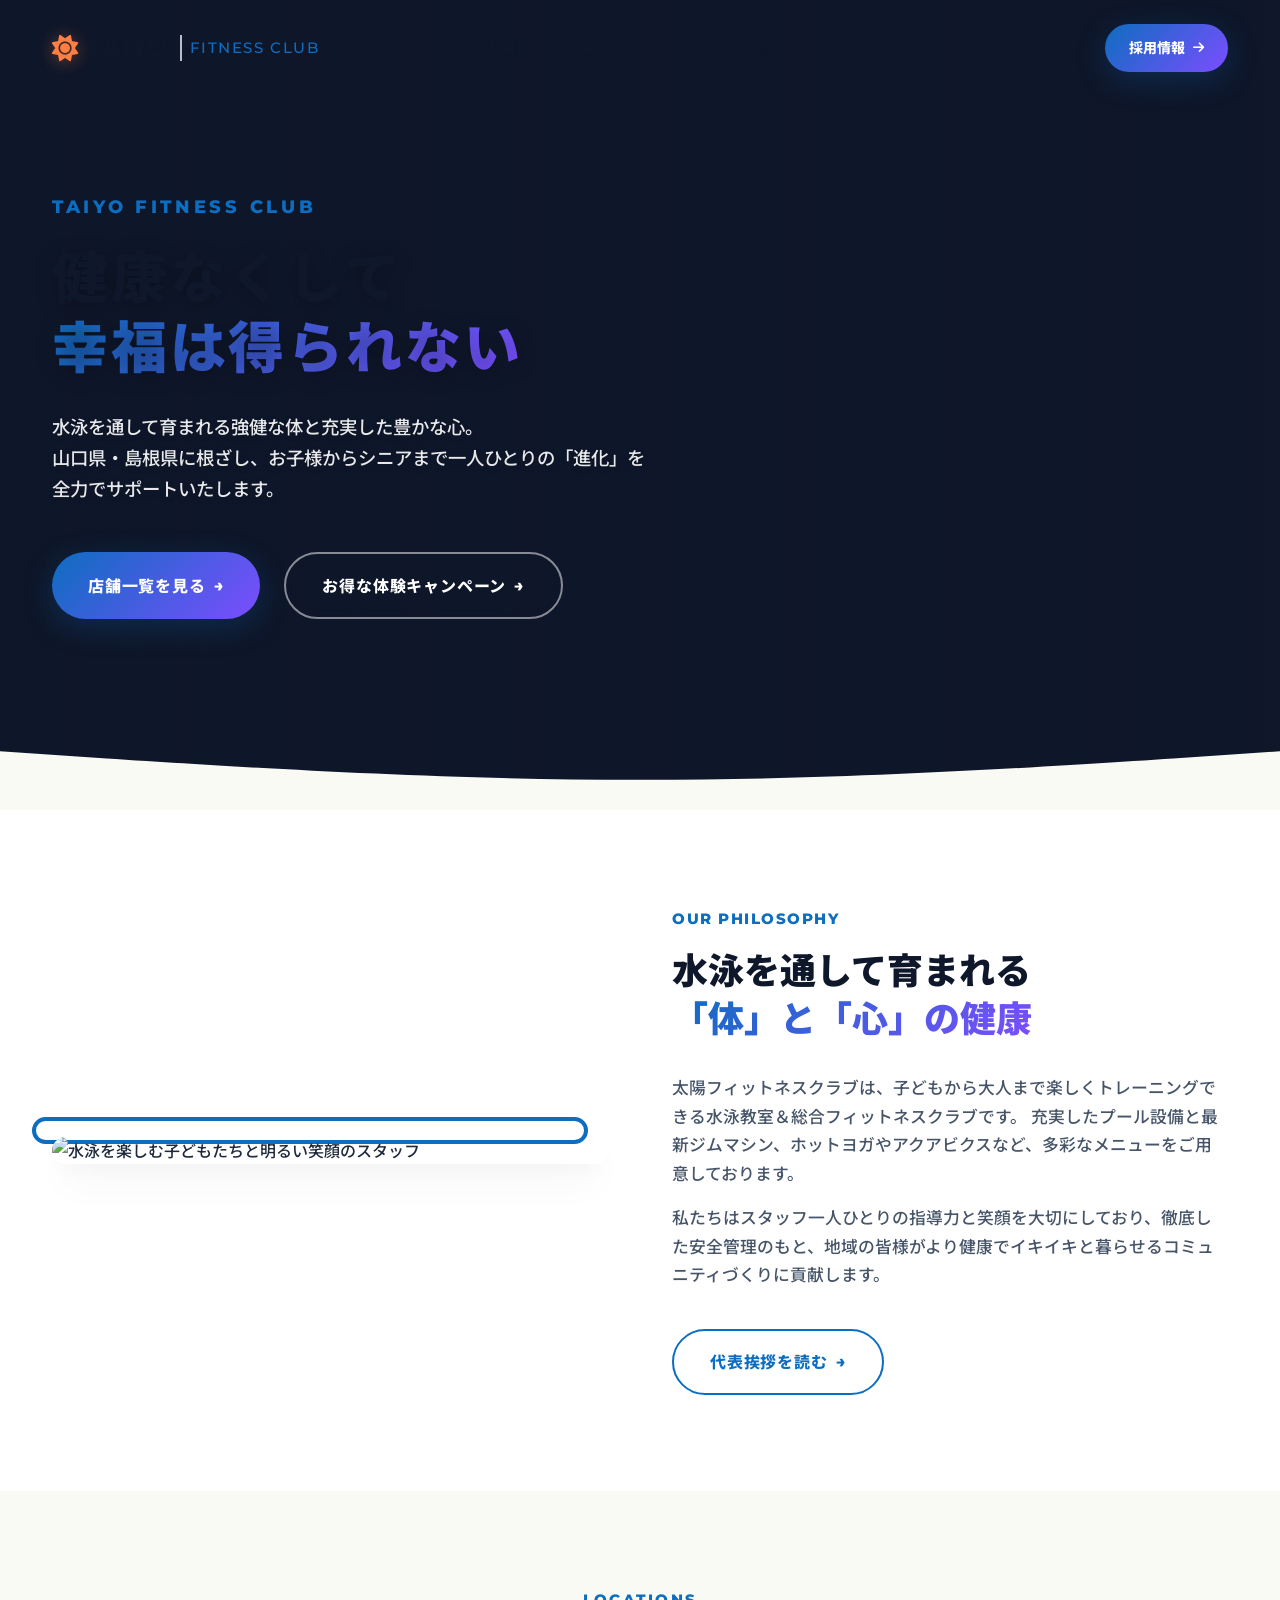
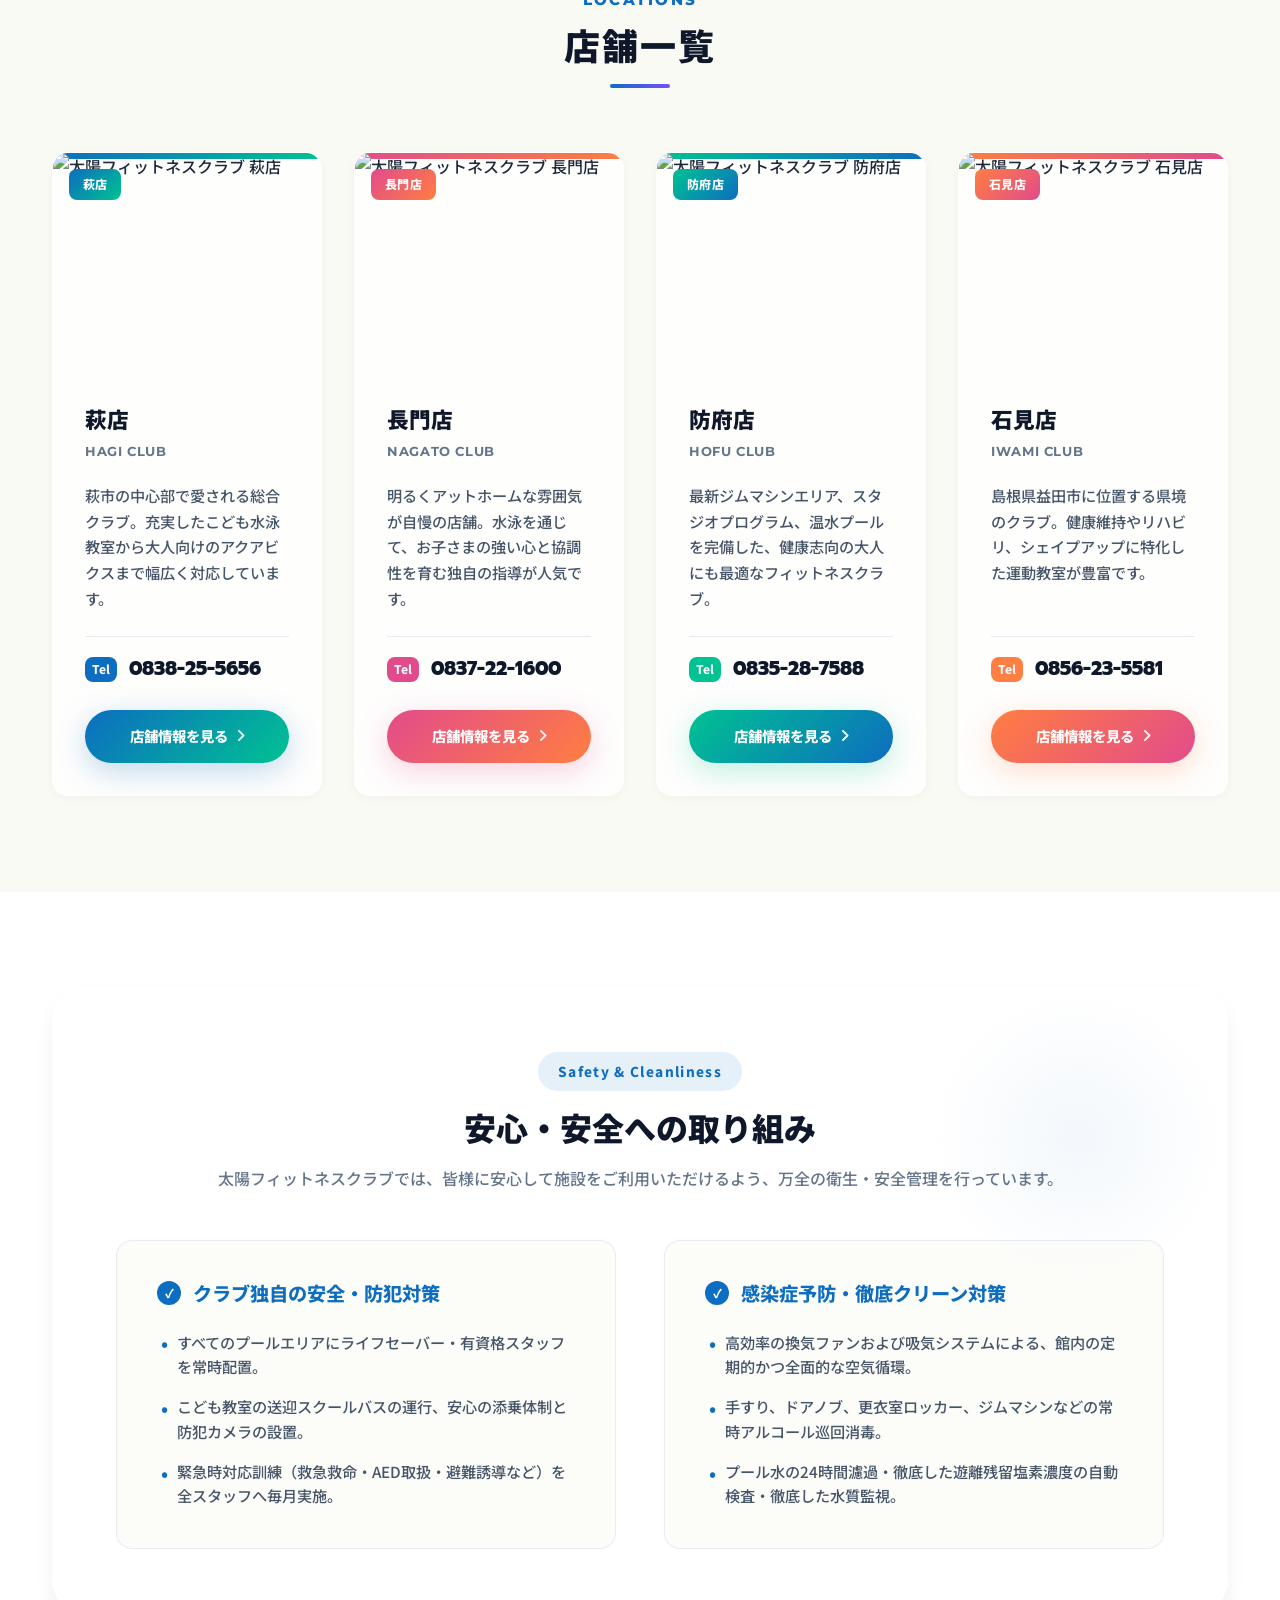
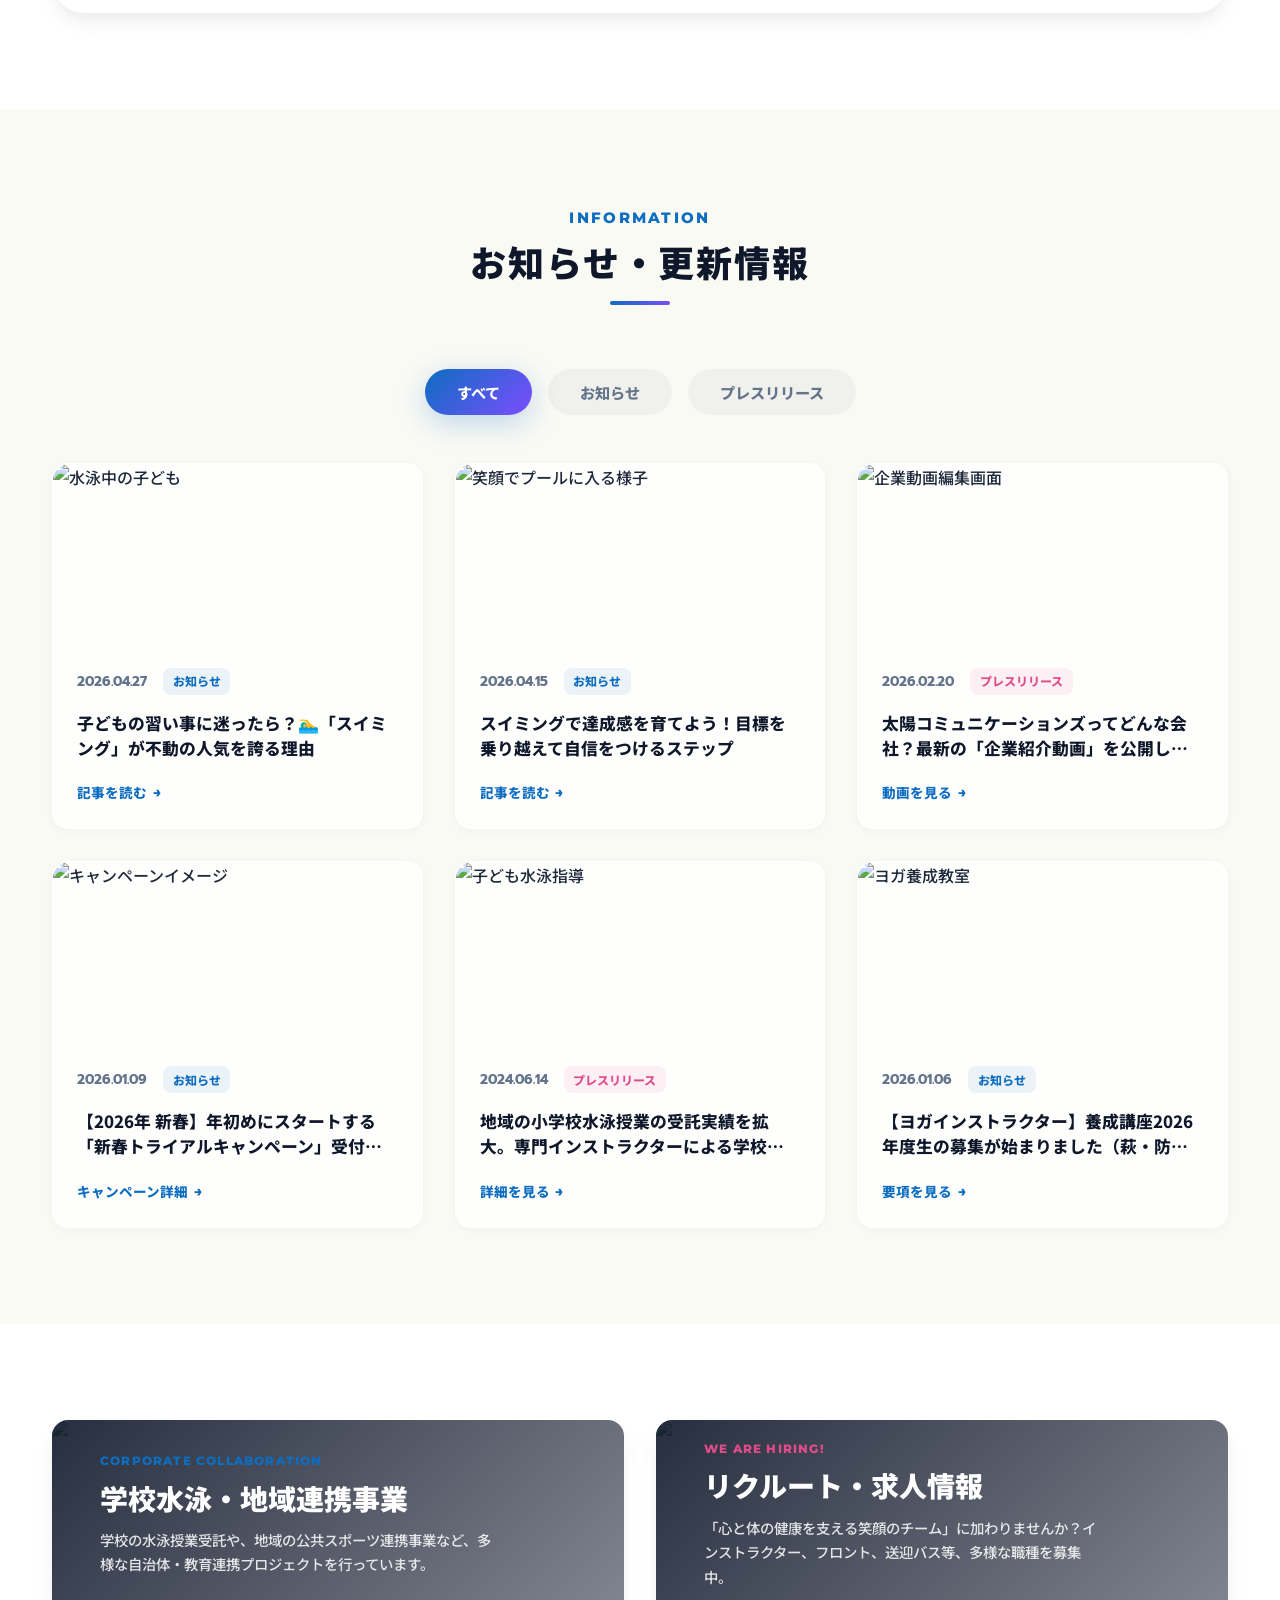
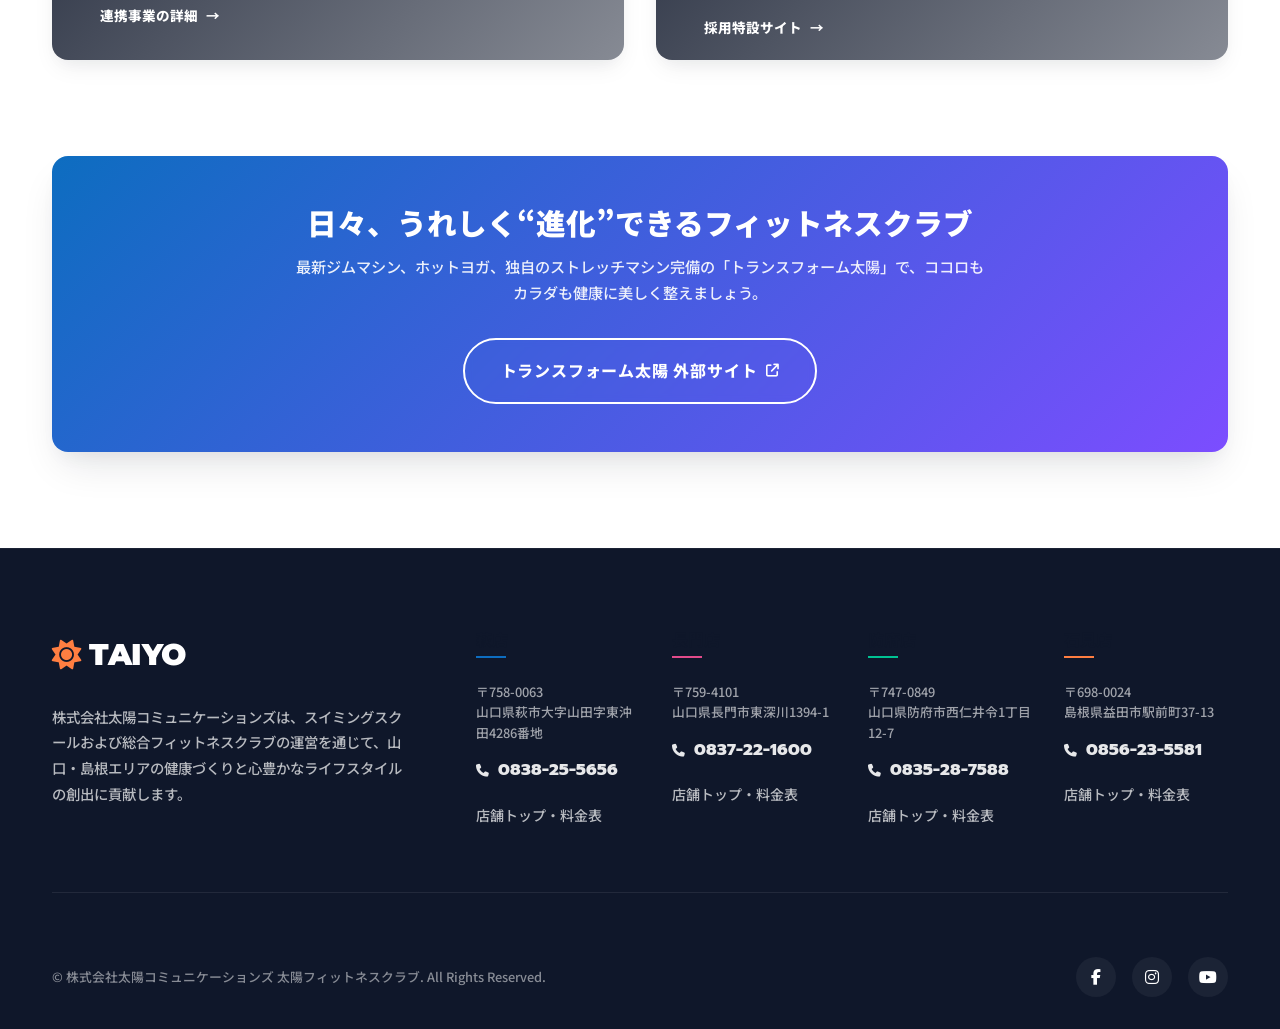
==== index.html @ c3d6b4f0 "追加" ====
<!DOCTYPE html>
<html lang="ja">
<head>
  <meta charset="utf-8">
  <meta http-equiv="X-UA-Compatible" content="IE=edge">
  <meta name="viewport" content="width=device-width, initial-scale=1.0">
  <meta name="format-detection" content="telephone=no">
  <title>太陽フィットネスクラブ | 山口県・島根県のスイミングスクール＆フィットネスクラブ</title>
  <meta name="description" content="【太陽フィットネスクラブ】は山口県萩市、長門市、防府市、島根県益田市（石見）に展開する、子どもから大人まで楽しくトレーニングできる水泳教室＆フィットネスクラブです。アクアビクス、エアロビクス、ヨガなども開催中。">
  <meta name="keywords" content="太陽フィットネスクラブ,スイミングスクール,フィットネス,山口県,萩市,長門市,防府市,島根県益田市,ヨガ,アクアビクス,水泳教室">
  
  <!-- OG Meta Tags -->
  <meta property="og:url" content="https://www.taiyo-communications.co.jp/">
  <meta property="og:type" content="website">
  <meta property="og:title" content="太陽フィットネスクラブ | 山口県・島根県のスイミングスクール＆フィットネスクラブ">
  <meta property="og:description" content="水泳を通して育まれる『体』と『心』。山口県と島根県で子どもから大人まで楽しくトレーニングできる水泳教室＆フィットネスクラブ。">
  <meta property="og:image" content="https://images.unsplash.com/photo-1576013551627-0cc20b96c2a7?auto=format&fit=crop&w=1200&h=630&q=80">
  <meta property="og:locale" content="ja_JP">

  <!-- Stylesheets -->
  <link rel="stylesheet" href="./css/style.css">
  
  <!-- FontAwesome for Icons -->
  <link rel="stylesheet" href="https://cdnjs.cloudflare.com/ajax/libs/font-awesome/6.4.0/css/all.min.css">
</head>
<body>

  <!-- ==========================================================================
     HEADER SECTION (Sticky Glassmorphic Nav)
     ========================================================================== -->
  <header class="l-header" id="header">
    <div class="l-container l-header__container">
      <div class="l-header__logo">
        <a href="./index.html">
          <!-- Premium modern vector-inspired text logo representation -->
          <span style="font-family: var(--font-head); font-weight: 900; font-size: 1.65rem; letter-spacing: -0.02em; color: var(--color-dark); display: flex; align-items: center; gap: 0.5rem;">
            <i class="fa-solid fa-sun" style="color: var(--color-iwami); filter: drop-shadow(0 2px 8px rgba(255, 126, 65, 0.4));"></i>
            TAIYO<span style="color: var(--color-primary); font-weight: 500; font-size: 0.95rem; letter-spacing: 0.1em; border-left: 2px solid var(--color-border); padding-left: 0.5rem; margin-left: 0.25rem;">FITNESS CLUB</span>
          </span>
        </a>
      </div>
      
      <nav class="l-header__nav" aria-label="メインナビゲーション">
        <ul class="p-global-nav">
          <li class="p-global-nav__item">
            <a href="./index.html" class="p-global-nav__link">ホーム</a>
          </li>
          <li class="p-global-nav__item">
            <a href="./greeting.html" class="p-global-nav__link">代表挨拶</a>
          </li>
          <li class="p-global-nav__item">
            <a href="#" class="p-global-nav__link">店舗一覧 <i class="fa-solid fa-chevron-down" style="font-size: 0.7rem; margin-left: 0.25rem; opacity: 0.7;"></i></a>
            <div class="p-global-nav__dropdown">
              <ul class="p-dropdown-list">
                <li class="p-dropdown-list__item"><a href="./shop-hagi.html">萩店</a></li>
                <li class="p-dropdown-list__item"><a href="./shop-nagato.html">長門店</a></li>
                <li class="p-dropdown-list__item"><a href="./shop-hofu.html">防府店</a></li>
                <li class="p-dropdown-list__item"><a href="./shop-iwami.html">石見店</a></li>
              </ul>
            </div>
          </li>
          <li class="p-global-nav__item">
            <a href="#" class="p-global-nav__link">プログラム <i class="fa-solid fa-chevron-down" style="font-size: 0.7rem; margin-left: 0.25rem; opacity: 0.7;"></i></a>
            <div class="p-global-nav__dropdown">
              <ul class="p-dropdown-list">
                <li class="p-dropdown-list__item"><a href="./program-child.html">こどもスクール</a></li>
                <li class="p-dropdown-list__item"><a href="./program-adult.html">大人スクール</a></li>
              </ul>
            </div>
          </li>
          <li class="p-global-nav__item">
            <a href="./campaign.html" class="p-global-nav__link">キャンペーン</a>
          </li>
          <li class="p-global-nav__item">
            <a href="./blog.html" class="p-global-nav__link">スタッフブログ</a>
          </li>
        </ul>
      </nav>

      <a href="./recruit.html" class="l-header__cta">
        採用情報 <i class="fa-solid fa-arrow-right" style="margin-left: 0.5rem; font-size: 0.8rem;"></i>
      </a>

      <!-- Mobile Hamburger button -->
      <div class="l-header__hamburger" id="hamburger" aria-expanded="false" aria-label="メニューを開閉する">
        <span></span>
        <span></span>
        <span></span>
      </div>
    </div>
  </header>

  <!-- Mobile Menu Overlay -->
  <nav class="p-mobile-nav" id="mobile-nav" aria-label="モバイルナビゲーション">
    <ul class="p-mobile-nav__list">
      <li><a href="./index.html" class="p-mobile-nav__link">ホーム</a></li>
      <li><a href="./greeting.html" class="p-mobile-nav__link">代表挨拶</a></li>
      <li>
        <span class="p-mobile-nav__link" style="opacity: 0.5; font-size: 1.1rem; text-transform: uppercase; letter-spacing: 0.05em; display: block; margin-top: 1rem;">店舗一覧</span>
        <ul class="p-mobile-nav__sublist">
          <li><a href="./shop-hagi.html" class="p-mobile-nav__sublink">萩店</a></li>
          <li><a href="./shop-nagato.html" class="p-mobile-nav__sublink">長門店</a></li>
          <li><a href="./shop-hofu.html" class="p-mobile-nav__sublink">防府店</a></li>
          <li><a href="./shop-iwami.html" class="p-mobile-nav__sublink">石見店</a></li>
        </ul>
      </li>
      <li>
        <span class="p-mobile-nav__link" style="opacity: 0.5; font-size: 1.1rem; text-transform: uppercase; letter-spacing: 0.05em; display: block; margin-top: 1rem;">プログラム</span>
        <ul class="p-mobile-nav__sublist">
          <li><a href="./program-child.html" class="p-mobile-nav__sublink">こどもスクール</a></li>
          <li><a href="./program-adult.html" class="p-mobile-nav__sublink">大人スクール</a></li>
        </ul>
      </li>
      <li><a href="./campaign.html" class="p-mobile-nav__link">キャンペーン</a></li>
      <li><a href="./blog.html" class="p-mobile-nav__link">ブログ</a></li>
      <li><a href="./recruit.html" class="p-mobile-nav__link" style="color: var(--color-nagato);">採用情報</a></li>
    </ul>
  </nav>

  <!-- ==========================================================================
     HERO SECTION (Visual Slide & Dynamic Catch)
     ========================================================================== -->
  <section class="p-hero">
    <div class="p-hero__slider">
      <div class="p-hero__slide is-active" style="background-image: url('https://images.unsplash.com/photo-1576013551627-0cc20b96c2a7?auto=format&fit=crop&w=1600&q=80');"></div>
      <div class="p-hero__slide" style="background-image: url('https://images.unsplash.com/photo-1534438327276-14e5300c3a48?auto=format&fit=crop&w=1600&q=80');"></div>
      <div class="p-hero__slide" style="background-image: url('https://images.unsplash.com/photo-1544367567-0f2fcb009e0b?auto=format&fit=crop&w=1600&q=80');"></div>
    </div>
    
    <div class="l-container">
      <div class="p-hero__content">
        <div class="p-hero__headline">
          <span class="p-hero__headline-sub">TAIYO FITNESS CLUB</span>
          <h1 class="p-hero__headline-main">
            健康なくして<br>
            <span class="highlight">幸福は得られない</span>
          </h1>
        </div>
        <p class="p-hero__description">
          水泳を通して育まれる強健な体と充実した豊かな心。<br>
          山口県・島根県に根ざし、お子様からシニアまで一人ひとりの「進化」を全力でサポートいたします。
        </p>
        <div class="p-hero__btn-group">
          <a href="#branches" class="c-btn c-btn--primary">
            店舗一覧を見る <span class="c-btn__arrow">→</span>
          </a>
          <a href="./campaign.html" class="c-btn c-btn--outline">
            お得な体験キャンペーン <span class="c-btn__arrow">→</span>
          </a>
        </div>
      </div>
    </div>

    <!-- Slanted bottom divider -->
    <div class="p-hero__wave">
      <svg viewBox="0 0 1440 120" preserveAspectRatio="none">
        <path d="M0,32L120,42.7C240,53,480,75,720,74.7C960,75,1200,53,1320,42.7L1440,32L1440,120L1320,120C1200,120,960,120,720,120C480,120,240,120,120,120L0,120Z"></path>
      </svg>
    </div>
  </section>

  <!-- ==========================================================================
     CONCEPT & VALUE PROPOSITION
     ========================================================================== -->
  <section class="p-intro u-fade-up">
    <div class="l-container p-intro__grid">
      <div class="p-intro__img-box">
        <img src="https://images.unsplash.com/photo-1476480862126-209bfaa8edc8?auto=format&fit=crop&w=600&q=80" alt="水泳を楽しむ子どもたちと明るい笑顔のスタッフ" loading="lazy">
      </div>
      <div class="p-intro__content">
        <span class="p-intro__subtitle">Our Philosophy</span>
        <h2 class="p-intro__title">
          水泳を通して育まれる<br>
          <span class="highlight">「体」と「心」の健康</span>
        </h2>
        <p class="p-intro__text">
          太陽フィットネスクラブは、子どもから大人まで楽しくトレーニングできる水泳教室＆総合フィットネスクラブです。
          充実したプール設備と最新ジムマシン、ホットヨガやアクアビクスなど、多彩なメニューをご用意しております。
        </p>
        <p class="p-intro__text" style="margin-top: -1.5rem; margin-bottom: 2.5rem;">
          私たちはスタッフ一人ひとりの指導力と笑顔を大切にしており、徹底した安全管理のもと、地域の皆様がより健康でイキイキと暮らせるコミュニティづくりに貢献します。
        </p>
        <div>
          <a href="./greeting.html" class="c-btn c-btn--outline-dark">
            代表挨拶を読む <span class="c-btn__arrow">→</span>
          </a>
        </div>
      </div>
    </div>
  </section>

  <!-- ==========================================================================
     BRANCH STORES GRID SECTION (#branches)
     ========================================================================== -->
  <section id="branches" style="padding: 6rem 0; background-color: var(--color-bg-base);">
    <div class="l-container">
      <div class="c-section-title u-fade-up">
        <span class="c-section-title__sub">Locations</span>
        <h2 class="c-section-title__main">店舗一覧</h2>
      </div>

      <div class="l-grid l-grid--4col u-fade-up">
        <!-- HAGI SHOP -->
        <article class="c-card p-branch-card p-branch-card--hagi">
          <div class="p-branch-card__img-wrapper">
            <span class="p-branch-card__tag">萩店</span>
            <img src="https://images.unsplash.com/photo-1576013551627-0cc20b96c2a7?auto=format&fit=crop&w=400&q=80" alt="太陽フィットネスクラブ 萩店" loading="lazy">
          </div>
          <div class="p-branch-card__body">
            <h3 class="p-branch-card__title">萩店</h3>
            <span class="p-branch-card__subtitle">Hagi Club</span>
            <p class="p-branch-card__desc">
              萩市の中心部で愛される総合クラブ。充実したこども水泳教室から大人向けのアクアビクスまで幅広く対応しています。
            </p>
            <div class="p-branch-card__info-row">
              <span class="p-branch-card__tel-label">Tel</span>
              <span class="p-branch-card__tel-num">0838-25-5656</span>
            </div>
            <a href="./shop-hagi.html" class="p-branch-card__btn">
              店舗情報を見る <i class="fa-solid fa-angle-right" style="margin-left: 0.5rem;"></i>
            </a>
          </div>
        </article>

        <!-- NAGATO SHOP -->
        <article class="c-card p-branch-card p-branch-card--nagato u-delay-100">
          <div class="p-branch-card__img-wrapper">
            <span class="p-branch-card__tag">長門店</span>
            <img src="https://images.unsplash.com/photo-1544367567-0f2fcb009e0b?auto=format&fit=crop&w=400&q=80" alt="太陽フィットネスクラブ 長門店" loading="lazy">
          </div>
          <div class="p-branch-card__body">
            <h3 class="p-branch-card__title">長門店</h3>
            <span class="p-branch-card__subtitle">Nagato Club</span>
            <p class="p-branch-card__desc">
              明るくアットホームな雰囲気が自慢の店舗。水泳を通じて、お子さまの強い心と協調性を育む独自の指導が人気です。
            </p>
            <div class="p-branch-card__info-row">
              <span class="p-branch-card__tel-label">Tel</span>
              <span class="p-branch-card__tel-num">0837-22-1600</span>
            </div>
            <a href="./shop-nagato.html" class="p-branch-card__btn">
              店舗情報を見る <i class="fa-solid fa-angle-right" style="margin-left: 0.5rem;"></i>
            </a>
          </div>
        </article>

        <!-- HOFU SHOP -->
        <article class="c-card p-branch-card p-branch-card--hofu u-delay-200">
          <div class="p-branch-card__img-wrapper">
            <span class="p-branch-card__tag">防府店</span>
            <img src="https://images.unsplash.com/photo-1534438327276-14e5300c3a48?auto=format&fit=crop&w=400&q=80" alt="太陽フィットネスクラブ 防府店" loading="lazy">
          </div>
          <div class="p-branch-card__body">
            <h3 class="p-branch-card__title">防府店</h3>
            <span class="p-branch-card__subtitle">Hofu Club</span>
            <p class="p-branch-card__desc">
              最新ジムマシンエリア、スタジオプログラム、温水プールを完備した、健康志向の大人にも最適なフィットネスクラブ。
            </p>
            <div class="p-branch-card__info-row">
              <span class="p-branch-card__tel-label">Tel</span>
              <span class="p-branch-card__tel-num">0835-28-7588</span>
            </div>
            <a href="./shop-hofu.html" class="p-branch-card__btn">
              店舗情報を見る <i class="fa-solid fa-angle-right" style="margin-left: 0.5rem;"></i>
            </a>
          </div>
        </article>

        <!-- IWAMI SHOP -->
        <article class="c-card p-branch-card p-branch-card--iwami u-delay-300">
          <div class="p-branch-card__img-wrapper">
            <span class="p-branch-card__tag">石見店</span>
            <img src="https://images.unsplash.com/photo-1599447421416-3414500d18a5?auto=format&fit=crop&w=400&q=80" alt="太陽フィットネスクラブ 石見店" loading="lazy">
          </div>
          <div class="p-branch-card__body">
            <h3 class="p-branch-card__title">石見店</h3>
            <span class="p-branch-card__subtitle">Iwami Club</span>
            <p class="p-branch-card__desc">
              島根県益田市に位置する県境のクラブ。健康維持やリハビリ、シェイプアップに特化した運動教室が豊富です。
            </p>
            <div class="p-branch-card__info-row">
              <span class="p-branch-card__tel-label">Tel</span>
              <span class="p-branch-card__tel-num">0856-23-5581</span>
            </div>
            <a href="./shop-iwami.html" class="p-branch-card__btn">
              店舗情報を見る <i class="fa-solid fa-angle-right" style="margin-left: 0.5rem;"></i>
            </a>
          </div>
        </article>
      </div>
    </div>
  </section>

  <!-- ==========================================================================
     COVID & SAFETY PREVENTIVE COUNTERMEASURES
     ========================================================================== -->
  <section style="padding: 6rem 0; background-color: var(--color-bg-white);">
    <div class="l-container u-fade-up">
      <div class="p-safety">
        <div class="p-safety__header">
          <span class="p-safety__badge">Safety &amp; Cleanliness</span>
          <h2 class="p-safety__title">安心・安全への取り組み</h2>
          <p style="color: var(--color-text-sub); margin-top: 1rem;">太陽フィットネスクラブでは、皆様に安心して施設をご利用いただけるよう、万全の衛生・安全管理を行っています。</p>
        </div>

        <div class="p-safety__grid">
          <div class="p-safety__box">
            <h3 class="p-safety__box-title">クラブ独自の安全・防犯対策</h3>
            <ul class="p-safety__list">
              <li class="p-safety__item">すべてのプールエリアにライフセーバー・有資格スタッフを常時配置。</li>
              <li class="p-safety__item">こども教室の送迎スクールバスの運行、安心の添乗体制と防犯カメラの設置。</li>
              <li class="p-safety__item">緊急時対応訓練（救急救命・AED取扱・避難誘導など）を全スタッフへ毎月実施。</li>
            </ul>
          </div>
          <div class="p-safety__box">
            <h3 class="p-safety__box-title">感染症予防・徹底クリーン対策</h3>
            <ul class="p-safety__list">
              <li class="p-safety__item">高効率の換気ファンおよび吸気システムによる、館内の定期的かつ全面的な空気循環。</li>
              <li class="p-safety__item">手すり、ドアノブ、更衣室ロッカー、ジムマシンなどの常時アルコール巡回消毒。</li>
              <li class="p-safety__item">プール水の24時間濾過・徹底した遊離残留塩素濃度の自動検査・徹底した水質監視。</li>
            </ul>
          </div>
        </div>
      </div>
    </div>
  </section>

  <!-- ==========================================================================
     NEWS & PRESS RELEASE GRID (With Tab System switcher)
     ========================================================================== -->
  <section style="padding: 6rem 0; background-color: var(--color-bg-base);">
    <div class="l-container">
      <div class="c-section-title u-fade-up">
        <span class="c-section-title__sub">Information</span>
        <h2 class="c-section-title__main">お知らせ・更新情報</h2>
      </div>

      <!-- Tab Buttons System -->
      <div class="p-tabs u-fade-up">
        <button class="p-tabs__btn is-active js-news-tab-btn" data-tab="all">すべて</button>
        <button class="p-tabs__btn js-news-tab-btn" data-tab="info">お知らせ</button>
        <button class="p-tabs__btn js-news-tab-btn" data-tab="press">プレスリリース</button>
      </div>

      <!-- News Items Container -->
      <div class="p-news-grid u-fade-up">
        
        <!-- Grid Items: JS dynamically hides/shows them depending on category -->
        
        <!-- Card 1 -->
        <article class="c-card p-news-card js-news-grid" data-category="info">
          <div class="p-news-card__img-wrapper">
            <img src="https://images.unsplash.com/photo-1576013551627-0cc20b96c2a7?auto=format&fit=crop&w=400&q=80" alt="水泳中の子ども" loading="lazy">
          </div>
          <div class="p-news-card__body">
            <div class="p-news-card__meta">
              <time class="p-news-card__date">2026.04.27</time>
              <span class="p-news-card__tag">お知らせ</span>
            </div>
            <h3 class="p-news-card__title">子どもの習い事に迷ったら？🏊‍♂️「スイミング」が不動の人気を誇る理由</h3>
            <a href="./blog.html" class="p-news-card__link">記事を読む</a>
          </div>
        </article>

        <!-- Card 2 -->
        <article class="c-card p-news-card js-news-grid" data-category="info">
          <div class="p-news-card__img-wrapper">
            <img src="https://images.unsplash.com/photo-1476480862126-209bfaa8edc8?auto=format&fit=crop&w=400&q=80" alt="笑顔でプールに入る様子" loading="lazy">
          </div>
          <div class="p-news-card__body">
            <div class="p-news-card__meta">
              <time class="p-news-card__date">2026.04.15</time>
              <span class="p-news-card__tag">お知らせ</span>
            </div>
            <h3 class="p-news-card__title">スイミングで達成感を育てよう！目標を乗り越えて自信をつけるステップ</h3>
            <a href="./blog.html" class="p-news-card__link">記事を読む</a>
          </div>
        </article>

        <!-- Card 3 -->
        <article class="c-card p-news-card js-news-grid" data-category="press">
          <div class="p-news-card__img-wrapper">
            <img src="https://images.unsplash.com/photo-1498050108023-c5249f4df085?auto=format&fit=crop&w=400&q=80" alt="企業動画編集画面" loading="lazy">
          </div>
          <div class="p-news-card__body">
            <div class="p-news-card__meta">
              <time class="p-news-card__date">2026.02.20</time>
              <span class="p-news-card__tag p-news-card__tag--press">プレスリリース</span>
            </div>
            <h3 class="p-news-card__title">太陽コミュニケーションズってどんな会社？最新の「企業紹介動画」を公開しました！</h3>
            <a href="./blog.html" class="p-news-card__link">動画を見る</a>
          </div>
        </article>

        <!-- Card 4 -->
        <article class="c-card p-news-card js-news-grid" data-category="info">
          <div class="p-news-card__img-wrapper">
            <img src="https://images.unsplash.com/photo-1517838277536-f5f99be501cd?auto=format&fit=crop&w=400&q=80" alt="キャンペーンイメージ" loading="lazy">
          </div>
          <div class="p-news-card__body">
            <div class="p-news-card__meta">
              <time class="p-news-card__date">2026.01.09</time>
              <span class="p-news-card__tag">お知らせ</span>
            </div>
            <h3 class="p-news-card__title">【2026年 新春】年初めにスタートする「新春トライアルキャンペーン」受付開始！</h3>
            <a href="./campaign.html" class="p-news-card__link">キャンペーン詳細</a>
          </div>
        </article>

        <!-- Card 5 -->
        <article class="c-card p-news-card js-news-grid" data-category="press">
          <div class="p-news-card__img-wrapper">
            <img src="https://images.unsplash.com/photo-1548690312-e3b507d8c110?auto=format&fit=crop&w=400&q=80" alt="子ども水泳指導" loading="lazy">
          </div>
          <div class="p-news-card__body">
            <div class="p-news-card__meta">
              <time class="p-news-card__date">2024.06.14</time>
              <span class="p-news-card__tag p-news-card__tag--press">プレスリリース</span>
            </div>
            <h3 class="p-news-card__title">地域の小学校水泳授業の受託実績を拡大。専門インストラクターによる学校水泳委託のご案内</h3>
            <a href="./business.html" class="p-news-card__link">詳細を見る</a>
          </div>
        </article>

        <!-- Card 6 -->
        <article class="c-card p-news-card js-news-grid" data-category="info">
          <div class="p-news-card__img-wrapper">
            <img src="https://images.unsplash.com/photo-1506126613408-eca07ce68773?auto=format&fit=crop&w=400&q=80" alt="ヨガ養成教室" loading="lazy">
          </div>
          <div class="p-news-card__body">
            <div class="p-news-card__meta">
              <time class="p-news-card__date">2026.01.06</time>
              <span class="p-news-card__tag">お知らせ</span>
            </div>
            <h3 class="p-news-card__title">【ヨガインストラクター】養成講座2026年度生の募集が始まりました（萩・防府エリア）</h3>
            <a href="./blog.html" class="p-news-card__link">要項を見る</a>
          </div>
        </article>

      </div>
    </div>
  </section>

  <!-- ==========================================================================
     LINK BANNERS & GATEWAY (Recruit & Business Partnerships)
     ========================================================================== -->
  <section style="padding: 6rem 0; background-color: var(--color-bg-white);">
    <div class="l-container">
      <div class="p-banners u-fade-up">
        
        <!-- Partnership Banner -->
        <article class="p-banner-card">
          <img src="https://images.unsplash.com/photo-1517245386807-bb43f82c33c4?auto=format&fit=crop&w=600&q=80" alt="ミーティングの様子" class="p-banner-card__bg" loading="lazy">
          <div class="p-banner-card__content">
            <span class="p-banner-card__tag">Corporate Collaboration</span>
            <h3 class="p-banner-card__title">学校水泳・地域連携事業</h3>
            <p class="p-banner-card__desc">学校の水泳授業受託や、地域の公共スポーツ連携事業など、多様な自治体・教育連携プロジェクトを行っています。</p>
            <a href="./business.html" class="p-banner-card__btn">連携事業の詳細</a>
          </div>
        </article>

        <!-- Recruit Banner -->
        <article class="p-banner-card p-banner-card--recruit">
          <img src="https://images.unsplash.com/photo-1521737604893-d14cc237f11d?auto=format&fit=crop&w=600&q=80" alt="元気なスタッフチーム" class="p-banner-card__bg" loading="lazy">
          <div class="p-banner-card__content">
            <span class="p-banner-card__tag">We Are Hiring!</span>
            <h3 class="p-banner-card__title">リクルート・求人情報</h3>
            <p class="p-banner-card__desc">「心と体の健康を支える笑顔のチーム」に加わりませんか？インストラクター、フロント、送迎バス等、多様な職種を募集中。</p>
            <a href="./recruit.html" class="p-banner-card__btn">採用特設サイト</a>
          </div>
        </article>

      </div>
      
      <!-- Transform Taiyo (Additional Jimdo link representation) -->
      <div class="u-fade-up" style="background: var(--grad-splashtop); border-radius: var(--radius-md); padding: 3rem; color: var(--color-bg-white); text-align: center; box-shadow: var(--shadow-lg);">
        <h3 style="font-size: 1.85rem; font-weight: 900; margin-bottom: 0.75rem; color: var(--color-bg-white);">日々、うれしく“進化”できるフィットネスクラブ</h3>
        <p style="opacity: 0.9; max-width: 700px; margin: 0 auto 2rem auto; font-size: 0.95rem;">
          最新ジムマシン、ホットヨガ、独自のストレッチマシン完備の「トランスフォーム太陽」で、ココロもカラダも健康に美しく整えましょう。
        </p>
        <a href="https://transform-taiyo.jimdofree.com/" target="_blank" rel="noopener" class="c-btn c-btn--outline" style="border-color: var(--color-bg-white);">
          トランスフォーム太陽 外部サイト <i class="fa-solid fa-arrow-up-right-from-square" style="margin-left: 0.5rem; font-size: 0.8rem;"></i>
        </a>
      </div>
    </div>
  </section>

  <!-- ==========================================================================
     FOOTER SECTION (Modern Glass Columns)
     ========================================================================== -->
  <footer class="l-footer">
    <div class="l-container">
      <div class="l-footer__top">
        <div class="l-footer__about">
          <div class="l-footer__logo">
            <!-- Footer Text Logo -->
            <span style="font-family: var(--font-head); font-weight: 900; font-size: 1.85rem; letter-spacing: -0.02em; color: var(--color-bg-white); display: flex; align-items: center; gap: 0.5rem; margin-bottom: 1.5rem;">
              <i class="fa-solid fa-sun" style="color: var(--color-iwami);"></i>
              TAIYO
            </span>
          </div>
          <p class="l-footer__desc">
            株式会社太陽コミュニケーションズは、スイミングスクールおよび総合フィットネスクラブの運営を通じて、山口・島根エリアの健康づくりと心豊かなライフスタイルの創出に貢献します。
          </p>
        </div>

        <div class="l-footer__grid">
          <!-- Hagi Column -->
          <div>
            <h4 class="l-footer__col-title l-footer__col-hagi">萩店</h4>
            <address class="l-footer__address">
              〒758-0063<br>
              山口県萩市大字山田字東沖田4286番地
            </address>
            <a href="tel:0838-25-5656" class="l-footer__tel"><i class="fa-solid fa-phone" style="font-size: 0.8rem; margin-right: 0.25rem;"></i> 0838-25-5656</a>
            <ul class="l-footer__list" style="margin-top: 1rem;">
              <li><a href="./shop-hagi.html" class="l-footer__link">店舗トップ・料金表</a></li>
            </ul>
          </div>

          <!-- Nagato Column -->
          <div>
            <h4 class="l-footer__col-title l-footer__col-nagato">長門店</h4>
            <address class="l-footer__address">
              〒759-4101<br>
              山口県長門市東深川1394-1
            </address>
            <a href="tel:0837-22-1600" class="l-footer__tel"><i class="fa-solid fa-phone" style="font-size: 0.8rem; margin-right: 0.25rem;"></i> 0837-22-1600</a>
            <ul class="l-footer__list" style="margin-top: 1rem;">
              <li><a href="./shop-nagato.html" class="l-footer__link">店舗トップ・料金表</a></li>
            </ul>
          </div>

          <!-- Hofu Column -->
          <div>
            <h4 class="l-footer__col-title l-footer__col-hofu">防府店</h4>
            <address class="l-footer__address">
              〒747-0849<br>
              山口県防府市西仁井令1丁目12-7
            </address>
            <a href="tel:0835-28-7588" class="l-footer__tel"><i class="fa-solid fa-phone" style="font-size: 0.8rem; margin-right: 0.25rem;"></i> 0835-28-7588</a>
            <ul class="l-footer__list" style="margin-top: 1rem;">
              <li><a href="./shop-hofu.html" class="l-footer__link">店舗トップ・料金表</a></li>
            </ul>
          </div>

          <!-- Iwami Column -->
          <div>
            <h4 class="l-footer__col-title l-footer__col-iwami">石見店</h4>
            <address class="l-footer__address">
              〒698-0024<br>
              島根県益田市駅前町37-13
            </address>
            <a href="tel:0856-23-5581" class="l-footer__tel"><i class="fa-solid fa-phone" style="font-size: 0.8rem; margin-right: 0.25rem;"></i> 0856-23-5581</a>
            <ul class="l-footer__list" style="margin-top: 1rem;">
              <li><a href="./shop-iwami.html" class="l-footer__link">店舗トップ・料金表</a></li>
            </ul>
          </div>
        </div>
      </div>

      <div class="l-footer__bottom">
        <small class="l-footer__copyright">&copy; 株式会社太陽コミュニケーションズ 太陽フィットネスクラブ. All Rights Reserved.</small>
        
        <div class="l-footer__sns">
          <a href="#" class="l-footer__sns-link" aria-label="Facebook"><i class="fa-brands fa-facebook-f" style="color: var(--color-bg-white);"></i></a>
          <a href="#" class="l-footer__sns-link" aria-label="Instagram"><i class="fa-brands fa-instagram" style="color: var(--color-bg-white);"></i></a>
          <a href="#" class="l-footer__sns-link" aria-label="YouTube"><i class="fa-brands fa-youtube" style="color: var(--color-bg-white);"></i></a>
        </div>
      </div>
    </div>
  </footer>

  <!-- Scripts -->
  <script src="./js/main.js"></script>
</body>
</html>
---- css/style.css ----
@import url('https://fonts.googleapis.com/css2?family=Montserrat:wght@600;700;800&family=Noto+Sans+JP:wght@400;500;700;900&family=Prompt:wght@700;800;900&display=swap');

/* ==========================================================================
   1. DESIGN SYSTEM & ROOT VARIABLES
   ========================================================================== */
:root {
  /* Typography */
  --font-sans: 'Noto Sans JP', -apple-system, BlinkMacSystemFont, "Segoe UI", Roboto, "Helvetica Neue", Arial, sans-serif;
  --font-head: 'Montserrat', sans-serif;
  --font-num: 'Prompt', sans-serif;

  /* Theme Colors */
  --color-primary: #0D6DC0;       /* Hagi Blue */
  --color-hagi: #0D6DC0;
  --color-nagato: #E24B8B;       /* Nagato Pink */
  --color-hofu: #00C292;         /* Hofu Green */
  --color-iwami: #FF7E41;        /* Iwami Orange */
  
  /* Neutral Colors */
  --color-dark: #0F172A;         /* Slate 900 */
  --color-dark-muted: #1E293B;   /* Slate 800 */
  --color-slate-gray: #475569;   /* Slate 600 */
  --color-text-main: #1E293B;
  --color-text-sub: #64748B;
  --color-bg-base: #FAFAF5;      /* Warm premium off-white (Splashtop-like) */
  --color-bg-white: #FFFFFF;
  --color-border: rgba(226, 232, 240, 0.8);
  
  /* Gradients */
  --grad-hagi: linear-gradient(135deg, #0D6DC0 0%, #00C292 100%);
  --grad-nagato: linear-gradient(135deg, #E24B8B 0%, #FF7E41 100%);
  --grad-hofu: linear-gradient(135deg, #00C292 0%, #0D6DC0 100%);
  --grad-iwami: linear-gradient(135deg, #FF7E41 0%, #E24B8B 100%);
  --grad-splashtop: linear-gradient(135deg, #0D6DC0 0%, #7c4dff 100%);
  --grad-soft-bg: linear-gradient(180deg, #FAFAF5 0%, #FFFFFF 100%);
  
  /* Shadows */
  --shadow-sm: 0 2px 8px rgba(15, 23, 42, 0.04);
  --shadow-md: 0 10px 25px -5px rgba(15, 23, 42, 0.08), 0 8px 16px -6px rgba(15, 23, 42, 0.04);
  --shadow-lg: 0 20px 40px -10px rgba(15, 23, 42, 0.12), 0 10px 20px -8px rgba(15, 23, 42, 0.06);
  --shadow-glow-hagi: 0 8px 30px rgba(13, 109, 192, 0.25);
  --shadow-glow-nagato: 0 8px 30px rgba(226, 75, 139, 0.25);
  --shadow-glow-hofu: 0 8px 30px rgba(0, 194, 146, 0.25);
  --shadow-glow-iwami: 0 8px 30px rgba(255, 126, 65, 0.25);
  
  /* Miscellaneous */
  --radius-sm: 8px;
  --radius-md: 16px;
  --radius-lg: 32px;
  --radius-xl: 50px;
  --transition-fast: 0.25s cubic-bezier(0.4, 0, 0.2, 1);
  --transition-normal: 0.4s cubic-bezier(0.16, 1, 0.3, 1);
  --transition-slow: 0.8s cubic-bezier(0.16, 1, 0.3, 1);
}

/* ==========================================================================
   2. BASIC RESET & INITIAL STYLING
   ========================================================================== */
*, *::before, *::after {
  box-sizing: border-box;
  margin: 0;
  padding: 0;
}

html {
  font-size: 16px;
  scroll-behavior: smooth;
  -webkit-text-size-adjust: 100%;
}

body {
  font-family: var(--font-sans);
  background-color: var(--color-bg-base);
  color: var(--color-text-main);
  line-height: 1.7;
  font-weight: 500;
  overflow-x: hidden;
  position: relative;
}

body::before {
  content: '';
  position: absolute;
  top: 0;
  left: 0;
  width: 100%;
  height: 100%;
  background: 
    radial-gradient(circle at 10% 20%, rgba(13, 109, 192, 0.03) 0%, transparent 40%),
    radial-gradient(circle at 90% 60%, rgba(226, 75, 139, 0.03) 0%, transparent 45%),
    radial-gradient(circle at 50% 90%, rgba(0, 194, 146, 0.03) 0%, transparent 40%);
  z-index: -2;
  pointer-events: none;
}

ul, ol {
  list-style: none;
}

a {
  color: inherit;
  text-decoration: none;
  transition: var(--transition-fast);
}

img {
  max-width: 100%;
  height: auto;
  display: block;
}

button, input, select, textarea {
  font-family: inherit;
  font-size: inherit;
  color: inherit;
  background: none;
  border: none;
  outline: none;
}

table {
  width: 100%;
  border-collapse: collapse;
}

/* ==========================================================================
   3. TYPOGRAPHY & HEADINGS
   ========================================================================== */
h1, h2, h3, h4, h5, h6 {
  font-weight: 700;
  line-height: 1.3;
  color: var(--color-dark);
}

.c-section-title {
  text-align: center;
  margin-bottom: 4rem;
  position: relative;
}

.c-section-title__sub {
  font-family: var(--font-head);
  font-size: 0.95rem;
  font-weight: 800;
  letter-spacing: 0.15em;
  color: var(--color-primary);
  text-transform: uppercase;
  margin-bottom: 0.5rem;
  display: block;
}

.c-section-title__main {
  font-size: 2.25rem;
  font-weight: 900;
  letter-spacing: 0.05em;
  position: relative;
  display: inline-block;
  padding-bottom: 1.25rem;
}

.c-section-title__main::after {
  content: '';
  position: absolute;
  bottom: 0;
  left: 50%;
  transform: translateX(-50%);
  width: 60px;
  height: 4px;
  background: var(--grad-splashtop);
  border-radius: 2px;
}

/* ==========================================================================
   4. LAYOUT & GRID UTILITIES
   ========================================================================== */
.l-container {
  width: 100%;
  max-width: 1240px;
  margin-left: auto;
  margin-right: auto;
  padding-left: 2rem;
  padding-right: 2rem;
}

.l-grid {
  display: grid;
  gap: 2rem;
}

.l-grid--2col { grid-template-columns: repeat(2, 1fr); }
.l-grid--3col { grid-template-columns: repeat(3, 1fr); }
.l-grid--4col { grid-template-columns: repeat(4, 1fr); }

@media (max-width: 1024px) {
  .l-grid--3col { grid-template-columns: repeat(2, 1fr); }
  .l-grid--4col { grid-template-columns: repeat(2, 1fr); }
}

@media (max-width: 768px) {
  .l-container {
    padding-left: 1.25rem;
    padding-right: 1.25rem;
  }
  .l-grid--2col, .l-grid--3col, .l-grid--4col {
    grid-template-columns: 1fr;
    gap: 1.5rem;
  }
  .c-section-title__main {
    font-size: 1.75rem;
  }
}

/* ==========================================================================
   5. HEADER & NAVIGATION (Glassmorphism & Interactive Dropdown)
   ========================================================================== */
.l-header {
  position: fixed;
  top: 0;
  left: 0;
  width: 100%;
  z-index: 1000;
  transition: var(--transition-normal);
  padding: 1.5rem 0;
}

.l-header--scrolled {
  background-color: rgba(255, 255, 255, 0.85);
  backdrop-filter: blur(16px);
  -webkit-backdrop-filter: blur(16px);
  padding: 0.75rem 0;
  box-shadow: 0 10px 30px -10px rgba(15, 23, 42, 0.08);
  border-bottom: 1px solid rgba(255, 255, 255, 0.4);
}

.l-header__container {
  display: flex;
  align-items: center;
  justify-content: space-between;
}

.l-header__logo {
  display: flex;
  align-items: center;
}

.l-header__logo img {
  height: 52px;
  width: auto;
  transition: var(--transition-normal);
}

.l-header--scrolled .l-header__logo img {
  height: 42px;
}

.l-header__nav {
  display: flex;
  align-items: center;
  gap: 2.5rem;
}

.p-global-nav {
  display: flex;
  align-items: center;
  gap: 2rem;
}

.p-global-nav__item {
  position: relative;
}

.p-global-nav__link {
  font-size: 0.95rem;
  font-weight: 700;
  color: var(--color-dark);
  padding: 0.5rem 0;
  position: relative;
  letter-spacing: 0.02em;
}

.p-global-nav__link::after {
  content: '';
  position: absolute;
  bottom: 0;
  left: 0;
  width: 100%;
  height: 2px;
  background: var(--grad-splashtop);
  transform: scaleX(0);
  transform-origin: right;
  transition: transform var(--transition-fast);
}

.p-global-nav__link:hover::after {
  transform: scaleX(1);
  transform-origin: left;
}

/* Megadropdown container */
.p-global-nav__dropdown {
  position: absolute;
  top: 100%;
  left: 50%;
  transform: translateX(-50%) translateY(20px);
  background-color: rgba(255, 255, 255, 0.95);
  backdrop-filter: blur(16px);
  -webkit-backdrop-filter: blur(16px);
  border-radius: var(--radius-md);
  box-shadow: var(--shadow-lg);
  border: 1px solid rgba(255, 255, 255, 0.5);
  padding: 1.5rem;
  min-width: 240px;
  opacity: 0;
  visibility: hidden;
  pointer-events: none;
  transition: var(--transition-normal);
  z-index: 1001;
}

.p-global-nav__item:hover .p-global-nav__dropdown {
  opacity: 1;
  visibility: visible;
  pointer-events: auto;
  transform: translateX(-50%) translateY(10px);
}

.p-dropdown-list__item a {
  display: flex;
  align-items: center;
  justify-content: space-between;
  padding: 0.75rem 1rem;
  font-size: 0.9rem;
  font-weight: 700;
  color: var(--color-dark-muted);
  border-radius: var(--radius-sm);
  transition: var(--transition-fast);
}

.p-dropdown-list__item a:hover {
  background-color: rgba(13, 109, 192, 0.05);
  color: var(--color-primary);
  padding-left: 1.25rem;
}

.p-dropdown-list__item a::after {
  content: '→';
  font-family: var(--font-head);
  opacity: 0;
  transform: translateX(-50%);
  transition: var(--transition-fast);
}

.p-dropdown-list__item a:hover::after {
  opacity: 1;
  transform: translateX(0);
}

/* Header Contact button */
.l-header__cta {
  display: inline-flex;
  align-items: center;
  justify-content: center;
  padding: 0.75rem 1.5rem;
  background: var(--grad-splashtop);
  color: var(--color-bg-white) !important;
  font-weight: 800;
  font-size: 0.875rem;
  border-radius: var(--radius-xl);
  box-shadow: var(--shadow-glow-hagi);
  transition: var(--transition-fast);
}

.l-header__cta:hover {
  transform: translateY(-2px);
  box-shadow: 0 12px 35px rgba(13, 109, 192, 0.4);
}

/* Mobile Hamburger Menu */
.l-header__hamburger {
  display: none;
  flex-direction: column;
  justify-content: space-between;
  width: 30px;
  height: 20px;
  cursor: pointer;
  z-index: 1100;
}

.l-header__hamburger span {
  width: 100%;
  height: 3px;
  background-color: var(--color-dark);
  border-radius: 2px;
  transition: var(--transition-normal);
}

.l-header__hamburger.is-active span:nth-child(1) {
  transform: translateY(8px) rotate(45deg);
}

.l-header__hamburger.is-active span:nth-child(2) {
  opacity: 0;
  transform: translateX(-20px);
}

.l-header__hamburger.is-active span:nth-child(3) {
  transform: translateY(-9px) rotate(-45deg);
}

/* Mobile Nav Overlay */
.p-mobile-nav {
  position: fixed;
  top: 0;
  right: 0;
  width: 100%;
  height: 100vh;
  background-color: rgba(255, 255, 255, 0.98);
  backdrop-filter: blur(20px);
  z-index: 1050;
  display: flex;
  flex-direction: column;
  justify-content: center;
  align-items: center;
  padding: 2rem;
  transform: translateX(100%);
  transition: var(--transition-slow);
}

.p-mobile-nav.is-active {
  transform: translateX(0);
}

.p-mobile-nav__list {
  display: flex;
  flex-direction: column;
  align-items: center;
  gap: 1.75rem;
  margin-bottom: 3rem;
}

.p-mobile-nav__link {
  font-size: 1.5rem;
  font-weight: 800;
  color: var(--color-dark);
}

.p-mobile-nav__sublist {
  display: flex;
  gap: 1rem;
  flex-wrap: wrap;
  justify-content: center;
  margin-top: 0.5rem;
}

.p-mobile-nav__sublink {
  font-size: 0.9rem;
  font-weight: 700;
  color: var(--color-text-sub);
  background-color: rgba(15, 23, 42, 0.04);
  padding: 0.35rem 0.75rem;
  border-radius: var(--radius-sm);
}

@media (max-width: 1024px) {
  .l-header__nav, .l-header__cta {
    display: none;
  }
  .l-header__hamburger {
    display: flex;
  }
}

/* ==========================================================================
   6. HERO VISUAL (Dynamic Slideshow & Modern Catch)
   ========================================================================== */
.p-hero {
  position: relative;
  width: 100%;
  height: 90vh;
  min-height: 600px;
  overflow: hidden;
  background-color: var(--color-dark);
  display: flex;
  align-items: center;
  z-index: 1;
}

.p-hero__slider {
  position: absolute;
  top: 0;
  left: 0;
  width: 100%;
  height: 100%;
  z-index: -1;
}

.p-hero__slide {
  position: absolute;
  top: 0;
  left: 0;
  width: 100%;
  height: 100%;
  opacity: 0;
  transition: opacity 1.5s ease-in-out;
  background-size: cover;
  background-position: center;
}

.p-hero__slide::after {
  content: '';
  position: absolute;
  inset: 0;
  background: linear-gradient(90deg, rgba(15, 23, 42, 0.8) 0%, rgba(15, 23, 42, 0.4) 50%, rgba(15, 23, 42, 0.1) 100%);
}

.p-hero__slide.is-active {
  opacity: 1;
  animation: kenBurns 8s ease-in-out forwards;
}

@keyframes kenBurns {
  0% { transform: scale(1.0); }
  100% { transform: scale(1.08); }
}

.p-hero__content {
  color: var(--color-bg-white);
  max-width: 800px;
  position: relative;
  z-index: 2;
}

.p-hero__headline {
  margin-bottom: 2rem;
}

.p-hero__headline-sub {
  font-family: var(--font-head);
  font-size: 1.15rem;
  font-weight: 800;
  letter-spacing: 0.2em;
  color: var(--color-primary);
  display: block;
  margin-bottom: 1rem;
  text-transform: uppercase;
}

.p-hero__headline-main {
  font-size: 3.5rem;
  font-weight: 900;
  line-height: 1.25;
  letter-spacing: 0.05em;
  text-shadow: 0 4px 20px rgba(0, 0, 0, 0.3);
}

.p-hero__headline-main span.highlight {
  background: var(--grad-splashtop);
  -webkit-background-clip: text;
  -webkit-text-fill-color: transparent;
}

.p-hero__description {
  font-size: 1.15rem;
  font-weight: 500;
  margin-bottom: 3rem;
  max-width: 600px;
  opacity: 0.9;
  text-shadow: 0 2px 10px rgba(0, 0, 0, 0.2);
}

.p-hero__btn-group {
  display: flex;
  gap: 1.5rem;
  flex-wrap: wrap;
}

.p-hero__wave {
  position: absolute;
  bottom: 0;
  left: 0;
  width: 100%;
  line-height: 0;
  z-index: 3;
}

.p-hero__wave svg {
  width: 100%;
  height: 80px;
  fill: var(--color-bg-base);
}

@media (max-width: 768px) {
  .p-hero {
    height: 80vh;
  }
  .p-hero__headline-main {
    font-size: 2.25rem;
  }
  .p-hero__description {
    font-size: 1rem;
    margin-bottom: 2rem;
  }
  .p-hero__btn-group {
    flex-direction: column;
    gap: 1rem;
    width: 100%;
  }
  .p-hero__btn-group .c-btn {
    width: 100%;
    text-align: center;
  }
}

/* ==========================================================================
   7. BUTTONS & UI COMPONENTS
   ========================================================================== */
.c-btn {
  display: inline-flex;
  align-items: center;
  justify-content: center;
  padding: 1.1rem 2.25rem;
  font-weight: 800;
  font-size: 1rem;
  border-radius: var(--radius-xl);
  transition: var(--transition-normal);
  cursor: pointer;
  letter-spacing: 0.05em;
  position: relative;
  z-index: 1;
}

.c-btn::before {
  content: '';
  position: absolute;
  inset: 0;
  border-radius: inherit;
  z-index: -1;
  opacity: 0;
  transition: var(--transition-fast);
}

.c-btn--primary {
  background: var(--grad-splashtop);
  color: var(--color-bg-white) !important;
  box-shadow: var(--shadow-glow-hagi);
}

.c-btn--primary:hover {
  transform: translateY(-3px);
  box-shadow: 0 15px 35px rgba(13, 109, 192, 0.4);
}

.c-btn--outline {
  border: 2px solid rgba(255, 255, 255, 0.5);
  color: var(--color-bg-white) !important;
  backdrop-filter: blur(4px);
}

.c-btn--outline:hover {
  background-color: var(--color-bg-white);
  color: var(--color-dark) !important;
  border-color: var(--color-bg-white);
  transform: translateY(-3px);
  box-shadow: var(--shadow-md);
}

.c-btn--outline-dark {
  border: 2px solid var(--color-primary);
  color: var(--color-primary) !important;
}

.c-btn--outline-dark:hover {
  background: var(--grad-splashtop);
  color: var(--color-bg-white) !important;
  border-color: transparent;
  transform: translateY(-3px);
  box-shadow: var(--shadow-glow-hagi);
}

.c-btn__arrow {
  margin-left: 0.5rem;
  font-family: var(--font-head);
  transition: var(--transition-fast);
}

.c-btn:hover .c-btn__arrow {
  transform: translateX(5px);
}

/* ==========================================================================
   8. CARD ELEMENTS & GRID SYSTEM
   ========================================================================== */
.c-card {
  background-color: rgba(255, 255, 255, 0.75);
  backdrop-filter: blur(8px);
  -webkit-backdrop-filter: blur(8px);
  border: 1px solid rgba(255, 255, 255, 0.5);
  border-radius: var(--radius-md);
  box-shadow: var(--shadow-sm);
  transition: var(--transition-normal);
  overflow: hidden;
  position: relative;
}

.c-card:hover {
  transform: translateY(-8px);
  box-shadow: var(--shadow-lg);
  border-color: rgba(255, 255, 255, 0.8);
}

/* Branch Cards (Hagi, Nagato, Hofu, Iwami) */
.p-branch-card {
  display: flex;
  flex-direction: column;
  height: 100%;
}

.p-branch-card::before {
  content: '';
  position: absolute;
  top: 0;
  left: 0;
  width: 100%;
  height: 6px;
  background: var(--brand-grad, var(--grad-splashtop));
}

.p-branch-card__img-wrapper {
  position: relative;
  height: 220px;
  overflow: hidden;
}

.p-branch-card__img-wrapper img {
  width: 100%;
  height: 100%;
  object-fit: cover;
  transition: var(--transition-slow);
}

.p-branch-card:hover .p-branch-card__img-wrapper img {
  transform: scale(1.08);
}

.p-branch-card__tag {
  position: absolute;
  top: 1rem;
  left: 1rem;
  background: var(--brand-grad, var(--grad-splashtop));
  color: var(--color-bg-white);
  font-size: 0.75rem;
  font-weight: 800;
  letter-spacing: 0.05em;
  padding: 0.35rem 0.85rem;
  border-radius: var(--radius-sm);
}

.p-branch-card__body {
  padding: 2rem;
  flex-grow: 1;
  display: flex;
  flex-direction: column;
}

.p-branch-card__title {
  font-size: 1.35rem;
  font-weight: 900;
  margin-bottom: 0.5rem;
}

.p-branch-card__subtitle {
  font-family: var(--font-head);
  font-size: 0.8rem;
  font-weight: 700;
  color: var(--color-text-sub);
  margin-bottom: 1.25rem;
  text-transform: uppercase;
  letter-spacing: 0.05em;
}

.p-branch-card__desc {
  font-size: 0.95rem;
  color: var(--color-slate-gray);
  margin-bottom: 1.5rem;
  flex-grow: 1;
}

.p-branch-card__info-row {
  display: flex;
  align-items: center;
  gap: 0.75rem;
  margin-bottom: 1.5rem;
  padding-top: 1rem;
  border-top: 1px solid var(--color-border);
}

.p-branch-card__tel-label {
  font-size: 0.75rem;
  font-weight: 800;
  color: var(--color-bg-white);
  background-color: var(--brand-color, var(--color-primary));
  padding: 0.15rem 0.45rem;
  border-radius: var(--radius-sm);
}

.p-branch-card__tel-num {
  font-family: var(--font-num);
  font-size: 1.2rem;
  font-weight: 800;
  color: var(--color-dark);
}

.p-branch-card__btn {
  display: flex;
  align-items: center;
  justify-content: center;
  padding: 0.9rem 1.5rem;
  font-weight: 800;
  font-size: 0.9rem;
  border-radius: var(--radius-xl);
  color: var(--color-bg-white) !important;
  background: var(--brand-grad, var(--grad-splashtop));
  box-shadow: var(--brand-shadow);
  transition: var(--transition-fast);
}

.p-branch-card:hover .p-branch-card__btn {
  transform: translateY(-2px);
  box-shadow: var(--brand-shadow-hover);
}

/* Apply specific colors for each branch card */
.p-branch-card--hagi {
  --brand-grad: var(--grad-hagi);
  --brand-color: var(--color-hagi);
  --brand-shadow: var(--shadow-glow-hagi);
  --brand-shadow-hover: 0 10px 25px rgba(13, 109, 192, 0.35);
}

.p-branch-card--nagato {
  --brand-grad: var(--grad-nagato);
  --brand-color: var(--color-nagato);
  --brand-shadow: var(--shadow-glow-nagato);
  --brand-shadow-hover: 0 10px 25px rgba(226, 75, 139, 0.35);
}

.p-branch-card--hofu {
  --brand-grad: var(--grad-hofu);
  --brand-color: var(--color-hofu);
  --brand-shadow: var(--shadow-glow-hofu);
  --brand-shadow-hover: 0 10px 25px rgba(0, 194, 146, 0.35);
}

.p-branch-card--iwami {
  --brand-grad: var(--grad-iwami);
  --brand-color: var(--color-iwami);
  --brand-shadow: var(--shadow-glow-iwami);
  --brand-shadow-hover: 0 10px 25px rgba(255, 126, 65, 0.35);
}

/* ==========================================================================
   9. COVID & SAFETY COMPONENT
   ========================================================================== */
.p-safety {
  background-color: var(--color-bg-white);
  border-radius: var(--radius-lg);
  box-shadow: var(--shadow-md);
  padding: 4rem;
  position: relative;
  overflow: hidden;
}

.p-safety::after {
  content: '';
  position: absolute;
  top: 0;
  right: 0;
  width: 300px;
  height: 300px;
  background: radial-gradient(circle, rgba(13, 109, 192, 0.05) 0%, transparent 70%);
  z-index: 1;
}

.p-safety__header {
  text-align: center;
  margin-bottom: 3rem;
  position: relative;
  z-index: 2;
}

.p-safety__badge {
  display: inline-block;
  background-color: rgba(13, 109, 192, 0.1);
  color: var(--color-primary);
  font-weight: 800;
  font-size: 0.85rem;
  letter-spacing: 0.1em;
  padding: 0.5rem 1.25rem;
  border-radius: var(--radius-xl);
  margin-bottom: 1rem;
}

.p-safety__title {
  font-size: 2rem;
  font-weight: 900;
}

.p-safety__grid {
  display: grid;
  grid-template-columns: repeat(2, 1fr);
  gap: 3rem;
  position: relative;
  z-index: 2;
}

.p-safety__box {
  background-color: rgba(250, 250, 245, 0.6);
  border: 1px solid var(--color-border);
  border-radius: var(--radius-md);
  padding: 2.5rem;
  transition: var(--transition-normal);
}

.p-safety__box:hover {
  background-color: var(--color-bg-white);
  box-shadow: var(--shadow-md);
  border-color: rgba(13, 109, 192, 0.2);
}

.p-safety__box-title {
  font-size: 1.2rem;
  font-weight: 800;
  color: var(--color-primary);
  margin-bottom: 1.5rem;
  display: flex;
  align-items: center;
  gap: 0.75rem;
}

.p-safety__box-title::before {
  content: '✓';
  display: inline-flex;
  align-items: center;
  justify-content: center;
  width: 24px;
  height: 24px;
  background-color: var(--color-primary);
  color: var(--color-bg-white);
  border-radius: 50%;
  font-size: 0.75rem;
  font-weight: 900;
}

.p-safety__list {
  display: flex;
  flex-direction: column;
  gap: 1rem;
}

.p-safety__item {
  font-size: 0.95rem;
  color: var(--color-slate-gray);
  line-height: 1.6;
  position: relative;
  padding-left: 1.25rem;
}

.p-safety__item::before {
  content: '•';
  color: var(--color-primary);
  font-size: 1.25rem;
  position: absolute;
  left: 0.25rem;
  top: -0.15rem;
}

@media (max-width: 1024px) {
  .p-safety {
    padding: 3rem 2rem;
  }
  .p-safety__grid {
    grid-template-columns: 1fr;
    gap: 2rem;
  }
}

/* ==========================================================================
   10. INTERACTIVE NEWS / TAB SECTION
   ========================================================================== */
.p-tabs {
  display: flex;
  justify-content: center;
  gap: 1rem;
  margin-bottom: 3rem;
}

.p-tabs__btn {
  padding: 0.75rem 2rem;
  font-weight: 800;
  font-size: 0.95rem;
  color: var(--color-text-sub);
  background-color: rgba(15, 23, 42, 0.04);
  border-radius: var(--radius-xl);
  cursor: pointer;
  transition: var(--transition-fast);
}

.p-tabs__btn:hover {
  background-color: rgba(15, 23, 42, 0.08);
  color: var(--color-dark);
}

.p-tabs__btn.is-active {
  background: var(--grad-splashtop);
  color: var(--color-bg-white);
  box-shadow: var(--shadow-glow-hagi);
}

.p-news-grid {
  display: grid;
  grid-template-columns: repeat(3, 1fr);
  gap: 2rem;
}

.p-news-card {
  display: flex;
  flex-direction: column;
  height: 100%;
}

.p-news-card__img-wrapper {
  position: relative;
  height: 180px;
  overflow: hidden;
  border-radius: var(--radius-md) var(--radius-md) 0 0;
}

.p-news-card__img-wrapper img {
  width: 100%;
  height: 100%;
  object-fit: cover;
  transition: var(--transition-slow);
}

.p-news-card:hover .p-news-card__img-wrapper img {
  transform: scale(1.05);
}

.p-news-card__body {
  padding: 1.5rem;
  flex-grow: 1;
  display: flex;
  flex-direction: column;
}

.p-news-card__meta {
  display: flex;
  align-items: center;
  gap: 1rem;
  margin-bottom: 1rem;
}

.p-news-card__date {
  font-family: var(--font-num);
  font-size: 0.85rem;
  font-weight: 700;
  color: var(--color-text-sub);
}

.p-news-card__tag {
  font-size: 0.75rem;
  font-weight: 800;
  color: var(--color-primary);
  background-color: rgba(13, 109, 192, 0.08);
  padding: 0.2rem 0.6rem;
  border-radius: var(--radius-sm);
}

.p-news-card__tag--press {
  color: var(--color-nagato);
  background-color: rgba(226, 75, 139, 0.08);
}

.p-news-card__title {
  font-size: 1.05rem;
  font-weight: 800;
  line-height: 1.5;
  color: var(--color-dark);
  margin-bottom: 1.25rem;
  flex-grow: 1;
  display: -webkit-box;
  -webkit-line-clamp: 2;
  -webkit-box-orient: vertical;
  overflow: hidden;
}

.p-news-card__link {
  display: flex;
  align-items: center;
  font-size: 0.85rem;
  font-weight: 800;
  color: var(--color-primary);
}

.p-news-card__link::after {
  content: '→';
  font-family: var(--font-head);
  margin-left: 0.35rem;
  transition: var(--transition-fast);
}

.p-news-card:hover .p-news-card__link::after {
  transform: translateX(4px);
}

@media (max-width: 1024px) {
  .p-news-grid {
    grid-template-columns: repeat(2, 1fr);
  }
}

@media (max-width: 768px) {
  .p-news-grid {
    grid-template-columns: 1fr;
  }
}

/* ==========================================================================
   11. VALUE PROPOSITION SECTION
   ========================================================================== */
.p-intro {
  padding: 6rem 0;
  background-color: var(--color-bg-white);
  position: relative;
}

.p-intro__grid {
  display: grid;
  grid-template-columns: 1fr 1fr;
  gap: 4rem;
  align-items: center;
}

.p-intro__img-box {
  position: relative;
}

.p-intro__img-box::before {
  content: '';
  position: absolute;
  top: -20px;
  left: -20px;
  width: 100%;
  height: 100%;
  border: 4px solid var(--color-primary);
  border-radius: var(--radius-lg);
  z-index: 1;
  pointer-events: none;
}

.p-intro__img-box img {
  position: relative;
  z-index: 2;
  border-radius: var(--radius-lg);
  box-shadow: var(--shadow-lg);
}

.p-intro__content {
  display: flex;
  flex-direction: column;
}

.p-intro__subtitle {
  font-family: var(--font-head);
  font-weight: 800;
  font-size: 0.95rem;
  color: var(--color-primary);
  text-transform: uppercase;
  margin-bottom: 0.75rem;
  letter-spacing: 0.1em;
}

.p-intro__title {
  font-size: 2.25rem;
  font-weight: 900;
  line-height: 1.35;
  margin-bottom: 2rem;
}

.p-intro__title span.highlight {
  background: var(--grad-splashtop);
  -webkit-background-clip: text;
  -webkit-text-fill-color: transparent;
}

.p-intro__text {
  font-size: 1.05rem;
  color: var(--color-slate-gray);
  margin-bottom: 2.5rem;
}

@media (max-width: 900px) {
  .p-intro__grid {
    grid-template-columns: 1fr;
    gap: 3rem;
  }
  .p-intro__img-box {
    max-width: 500px;
    margin: 0 auto;
  }
}

/* ==========================================================================
   12. BANNER COMPONENT
   ========================================================================== */
.p-banners {
  display: grid;
  grid-template-columns: 1fr 1fr;
  gap: 2rem;
  margin-bottom: 6rem;
}

.p-banner-card {
  position: relative;
  height: 240px;
  border-radius: var(--radius-md);
  overflow: hidden;
  box-shadow: var(--shadow-md);
  display: flex;
  align-items: center;
  padding: 3rem;
  color: var(--color-bg-white);
  z-index: 1;
}

.p-banner-card::before {
  content: '';
  position: absolute;
  inset: 0;
  background: linear-gradient(135deg, rgba(15, 23, 42, 0.9) 0%, rgba(15, 23, 42, 0.5) 100%);
  z-index: 2;
}

.p-banner-card__bg {
  position: absolute;
  inset: 0;
  width: 100%;
  height: 100%;
  object-fit: cover;
  z-index: 1;
  transition: var(--transition-slow);
}

.p-banner-card:hover .p-banner-card__bg {
  transform: scale(1.06);
}

.p-banner-card__content {
  position: relative;
  z-index: 3;
  max-width: 400px;
}

.p-banner-card__tag {
  font-family: var(--font-head);
  font-size: 0.75rem;
  font-weight: 800;
  letter-spacing: 0.1em;
  color: var(--color-primary);
  text-transform: uppercase;
  margin-bottom: 0.5rem;
  display: block;
}

.p-banner-card--recruit .p-banner-card__tag {
  color: var(--color-nagato);
}

.p-banner-card__title {
  font-size: 1.75rem;
  font-weight: 900;
  color: var(--color-bg-white);
  margin-bottom: 0.75rem;
}

.p-banner-card__desc {
  font-size: 0.9rem;
  opacity: 0.85;
  margin-bottom: 1.5rem;
}

.p-banner-card__btn {
  display: inline-flex;
  align-items: center;
  font-size: 0.85rem;
  font-weight: 800;
  color: var(--color-bg-white);
}

.p-banner-card__btn::after {
  content: '→';
  margin-left: 0.5rem;
  transition: var(--transition-fast);
}

.p-banner-card:hover .p-banner-card__btn::after {
  transform: translateX(6px);
}

@media (max-width: 768px) {
  .p-banners {
    grid-template-columns: 1fr;
    gap: 1.5rem;
  }
  .p-banner-card {
    height: 200px;
    padding: 2rem;
  }
  .p-banner-card__title {
    font-size: 1.35rem;
  }
}

/* ==========================================================================
   13. TIMETABLE & FEE TABLES (Modern Glass Layout)
   ========================================================================== */
.p-table-wrapper {
  overflow-x: auto;
  background-color: var(--color-bg-white);
  border-radius: var(--radius-md);
  box-shadow: var(--shadow-md);
  border: 1px solid var(--color-border);
  margin-bottom: 3rem;
}

.p-table {
  width: 100%;
  min-width: 600px;
  text-align: left;
}

.p-table th {
  background-color: rgba(13, 109, 192, 0.04);
  color: var(--color-dark);
  font-weight: 800;
  padding: 1.25rem 1.5rem;
  font-size: 0.95rem;
  border-bottom: 2px solid var(--color-border);
}

.p-table td {
  padding: 1.25rem 1.5rem;
  font-size: 0.95rem;
  color: var(--color-slate-gray);
  border-bottom: 1px solid var(--color-border);
}

.p-table tr:last-child td {
  border-bottom: none;
}

.p-table tr:hover td {
  background-color: rgba(15, 23, 42, 0.01);
}

/* ==========================================================================
   14. INTERACTION TABS SYSTEM (For branches)
   ========================================================================== */
.p-sub-tabs {
  display: flex;
  justify-content: center;
  border-bottom: 2px solid var(--color-border);
  margin-bottom: 3rem;
  gap: 2rem;
}

.p-sub-tabs__btn {
  padding: 1rem 2rem;
  font-weight: 800;
  font-size: 1.1rem;
  color: var(--color-text-sub);
  position: relative;
  cursor: pointer;
  transition: var(--transition-fast);
}

.p-sub-tabs__btn:hover {
  color: var(--color-dark);
}

.p-sub-tabs__btn::after {
  content: '';
  position: absolute;
  bottom: -2px;
  left: 0;
  width: 100%;
  height: 3px;
  background: var(--brand-grad, var(--grad-splashtop));
  transform: scaleX(0);
  transition: transform var(--transition-fast);
}

.p-sub-tabs__btn.is-active {
  color: var(--brand-color, var(--color-primary));
}

.p-sub-tabs__btn.is-active::after {
  transform: scaleX(1);
}

.p-tab-content {
  display: none;
  animation: tabFadeIn var(--transition-normal) forwards;
}

.p-tab-content.is-active {
  display: block;
}

@keyframes tabFadeIn {
  from {
    opacity: 0;
    transform: translateY(10px);
  }
  to {
    opacity: 1;
    transform: translateY(0);
  }
}

/* ==========================================================================
   15. DYNAMIC SCROLL ANIMATIONS (Intersection Observer)
   ========================================================================== */
.u-fade-up {
  opacity: 0;
  transform: translateY(40px);
  transition: opacity 1s cubic-bezier(0.16, 1, 0.3, 1), transform 1s cubic-bezier(0.16, 1, 0.3, 1);
}

.u-fade-up.is-visible {
  opacity: 1;
  transform: translateY(0);
}

.u-fade-in {
  opacity: 0;
  transition: opacity 1.2s cubic-bezier(0.16, 1, 0.3, 1);
}

.u-fade-in.is-visible {
  opacity: 1;
}

.u-delay-100 { transition-delay: 0.1s; }
.u-delay-200 { transition-delay: 0.2s; }
.u-delay-300 { transition-delay: 0.3s; }
.u-delay-400 { transition-delay: 0.4s; }

/* ==========================================================================
   16. FOOTER SECTION
   ========================================================================== */
.l-footer {
  background-color: var(--color-dark);
  color: var(--color-bg-white);
  padding: 5rem 0 2rem 0;
  position: relative;
  z-index: 10;
  border-top: 1px solid rgba(255, 255, 255, 0.05);
}

.l-footer__top {
  display: flex;
  justify-content: space-between;
  gap: 4rem;
  margin-bottom: 4rem;
  border-bottom: 1px solid rgba(255, 255, 255, 0.08);
  padding-bottom: 4rem;
}

.l-footer__about {
  max-width: 360px;
}

.l-footer__logo img {
  height: 56px;
  margin-bottom: 1.5rem;
}

.l-footer__desc {
  font-size: 0.9rem;
  opacity: 0.7;
  line-height: 1.8;
}

.l-footer__grid {
  display: grid;
  grid-template-columns: repeat(4, 1fr);
  gap: 2rem;
  flex-grow: 1;
  max-width: 800px;
}

.l-footer__col-title {
  font-size: 1rem;
  font-weight: 800;
  margin-bottom: 1.5rem;
  position: relative;
  padding-bottom: 0.5rem;
}

.l-footer__col-title::after {
  content: '';
  position: absolute;
  bottom: 0;
  left: 0;
  width: 30px;
  height: 2px;
  background-color: var(--color-primary);
}

.l-footer__col-hagi::after { background-color: var(--color-hagi); }
.l-footer__col-nagato::after { background-color: var(--color-nagato); }
.l-footer__col-hofu::after { background-color: var(--color-hofu); }
.l-footer__col-iwami::after { background-color: var(--color-iwami); }

.l-footer__list {
  display: flex;
  flex-direction: column;
  gap: 0.85rem;
}

.l-footer__link {
  font-size: 0.875rem;
  opacity: 0.7;
}

.l-footer__link:hover {
  opacity: 1;
  color: var(--color-primary);
  padding-left: 0.25rem;
}

.l-footer__address {
  font-style: normal;
  font-size: 0.8rem;
  line-height: 1.6;
  opacity: 0.6;
  margin-bottom: 0.75rem;
}

.l-footer__tel {
  font-family: var(--font-num);
  font-size: 1.05rem;
  font-weight: 800;
  opacity: 0.9;
}

.l-footer__bottom {
  display: flex;
  justify-content: space-between;
  align-items: center;
  flex-wrap: wrap;
  gap: 1.5rem;
}

.l-footer__copyright {
  font-size: 0.8rem;
  opacity: 0.5;
}

.l-footer__sns {
  display: flex;
  gap: 1rem;
}

.l-footer__sns-link {
  display: flex;
  align-items: center;
  justify-content: center;
  width: 40px;
  height: 40px;
  background-color: rgba(255, 255, 255, 0.05);
  border-radius: 50%;
  transition: var(--transition-fast);
}

.l-footer__sns-link:hover {
  background-color: var(--color-primary);
  transform: translateY(-2px);
}

@media (max-width: 1024px) {
  .l-footer__top {
    flex-direction: column;
    gap: 3rem;
  }
  .l-footer__grid {
    grid-template-columns: repeat(2, 1fr);
    max-width: 100%;
  }
}

@media (max-width: 600px) {
  .l-footer__grid {
    grid-template-columns: 1fr;
  }
  .l-footer__bottom {
    flex-direction: column;
    align-items: center;
    text-align: center;
  }
}
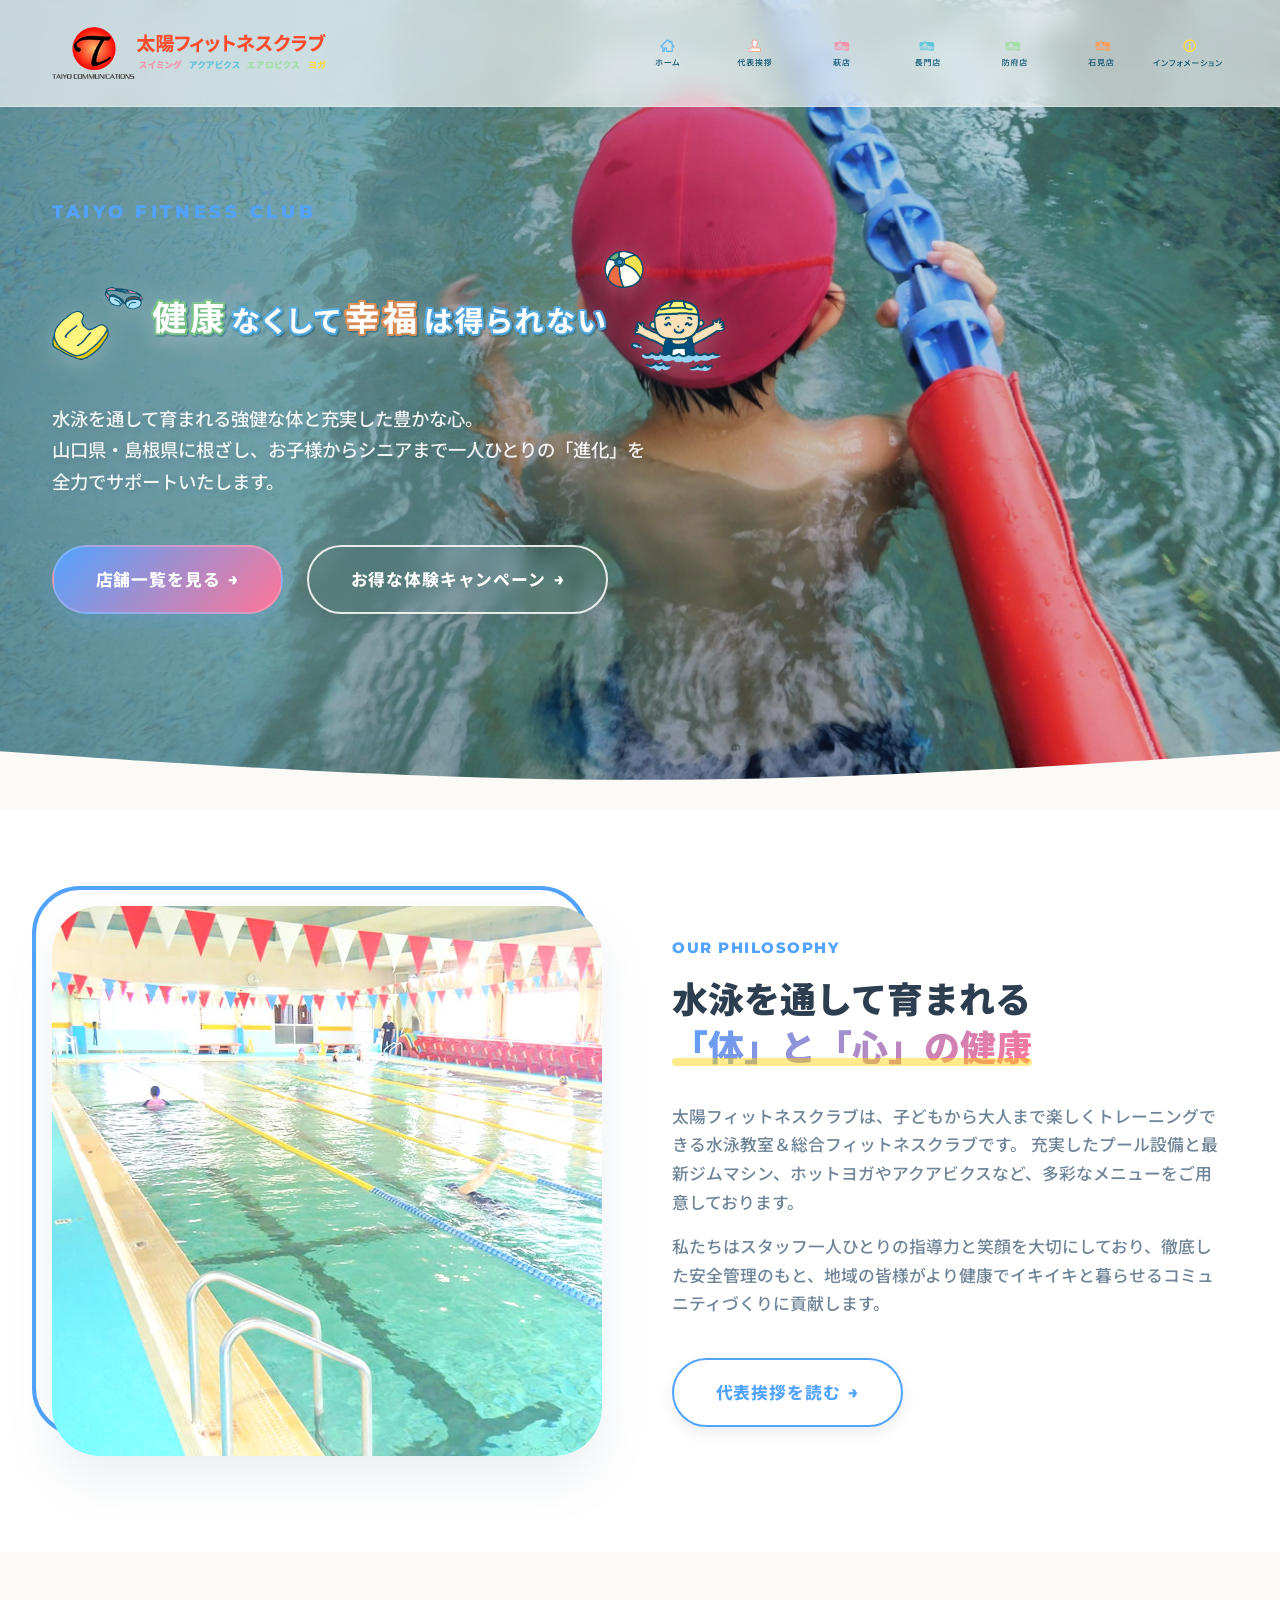
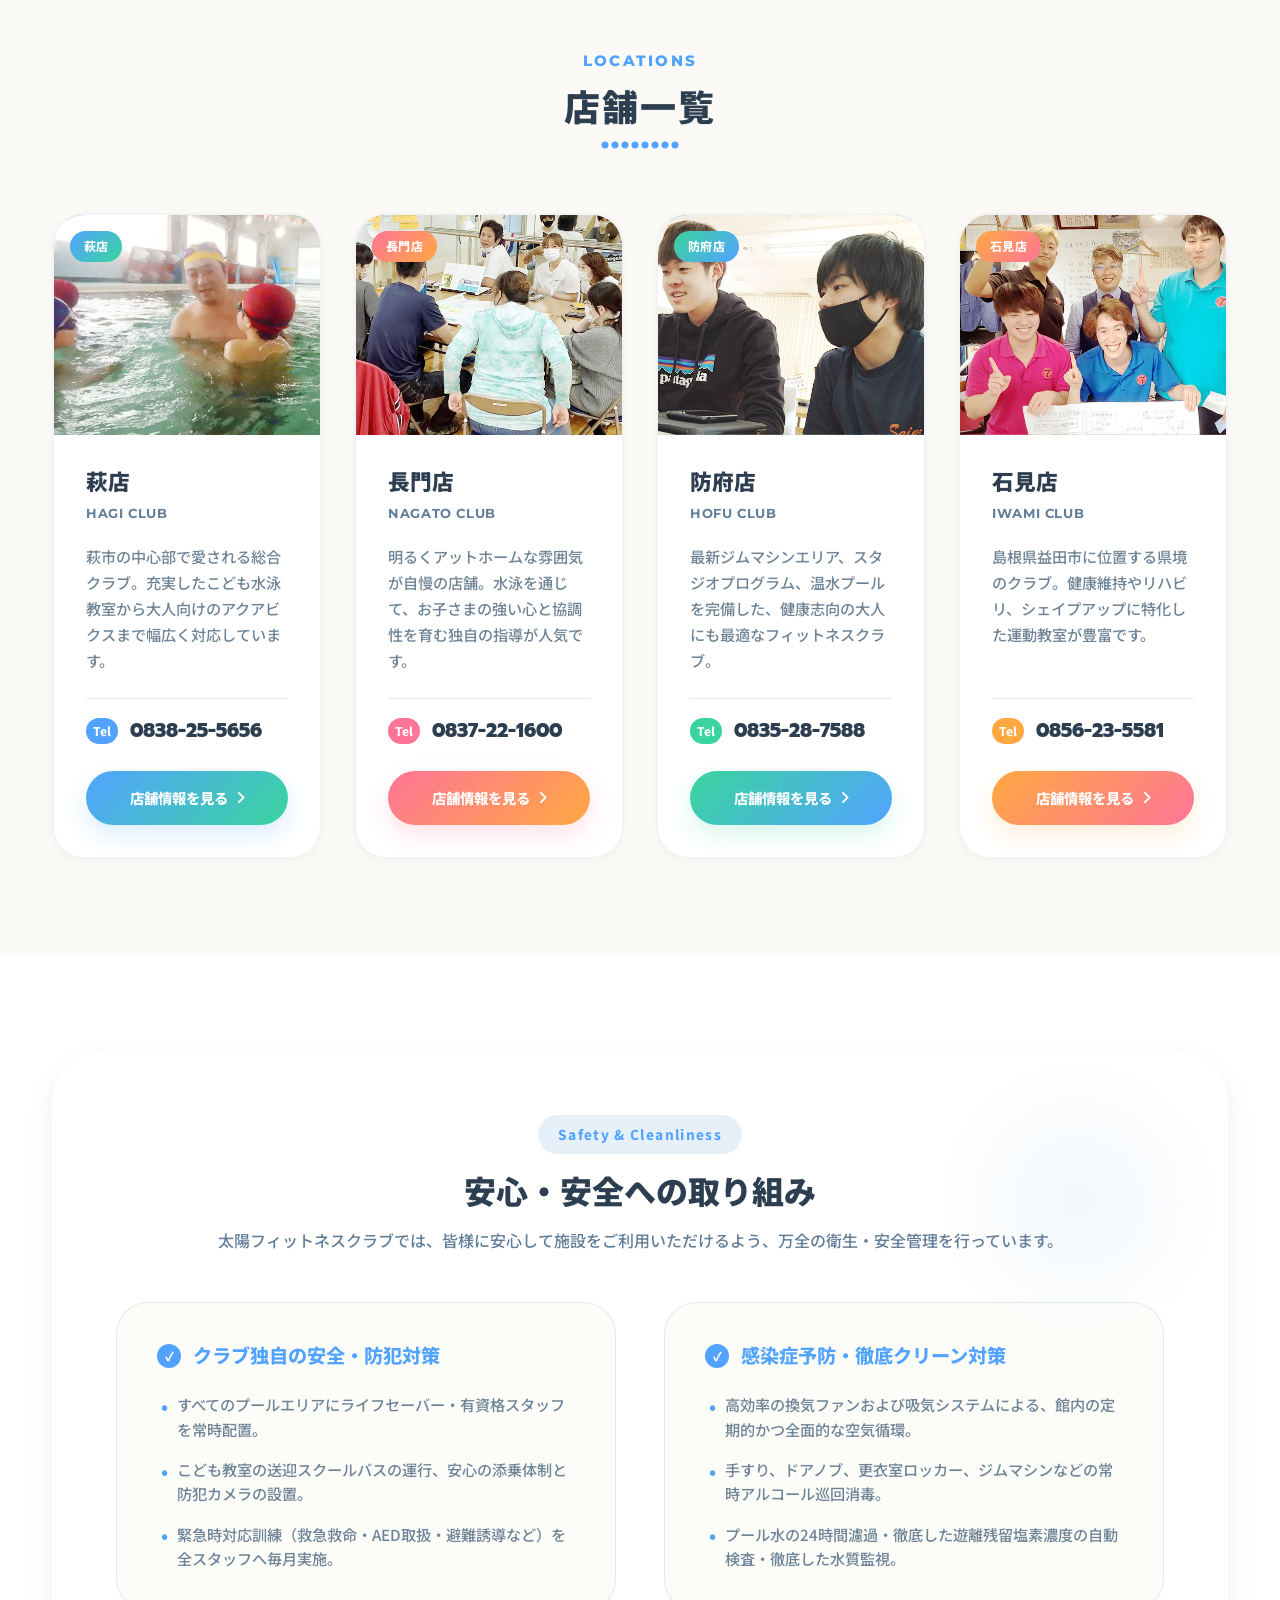
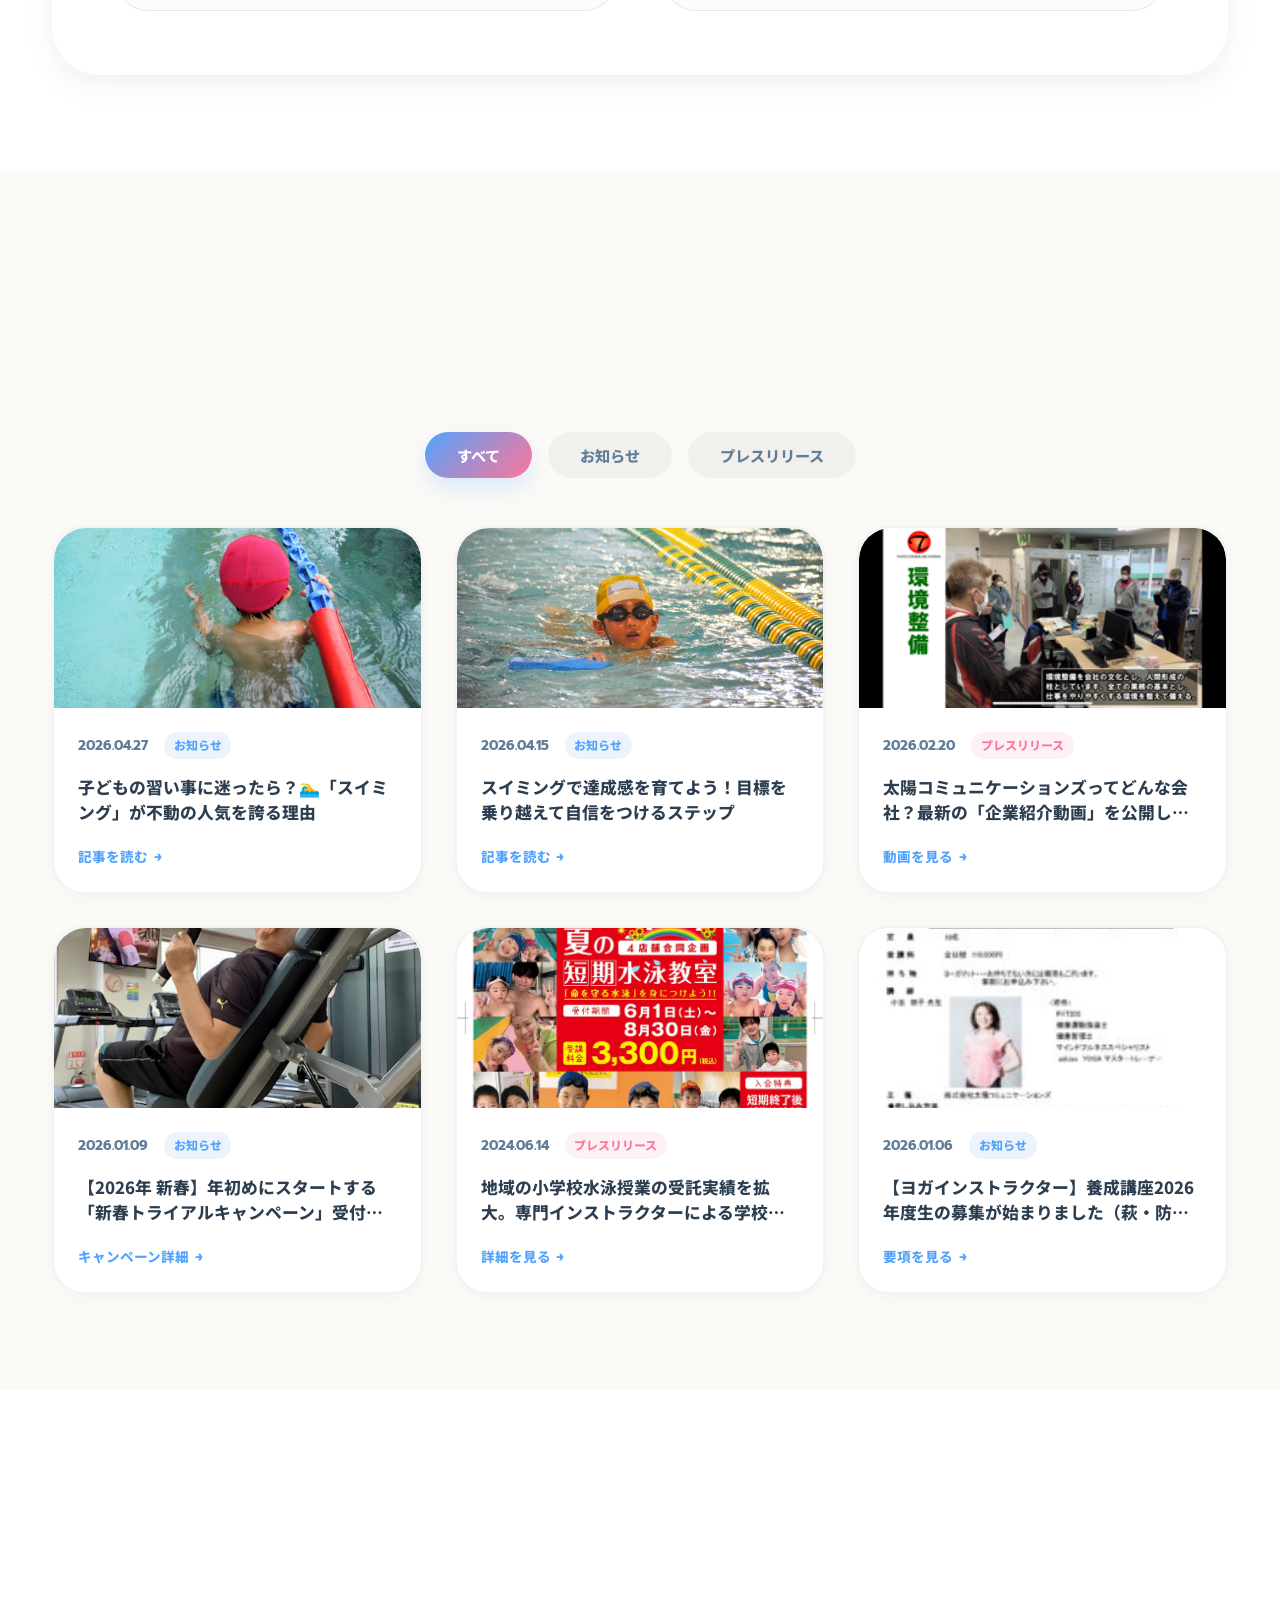
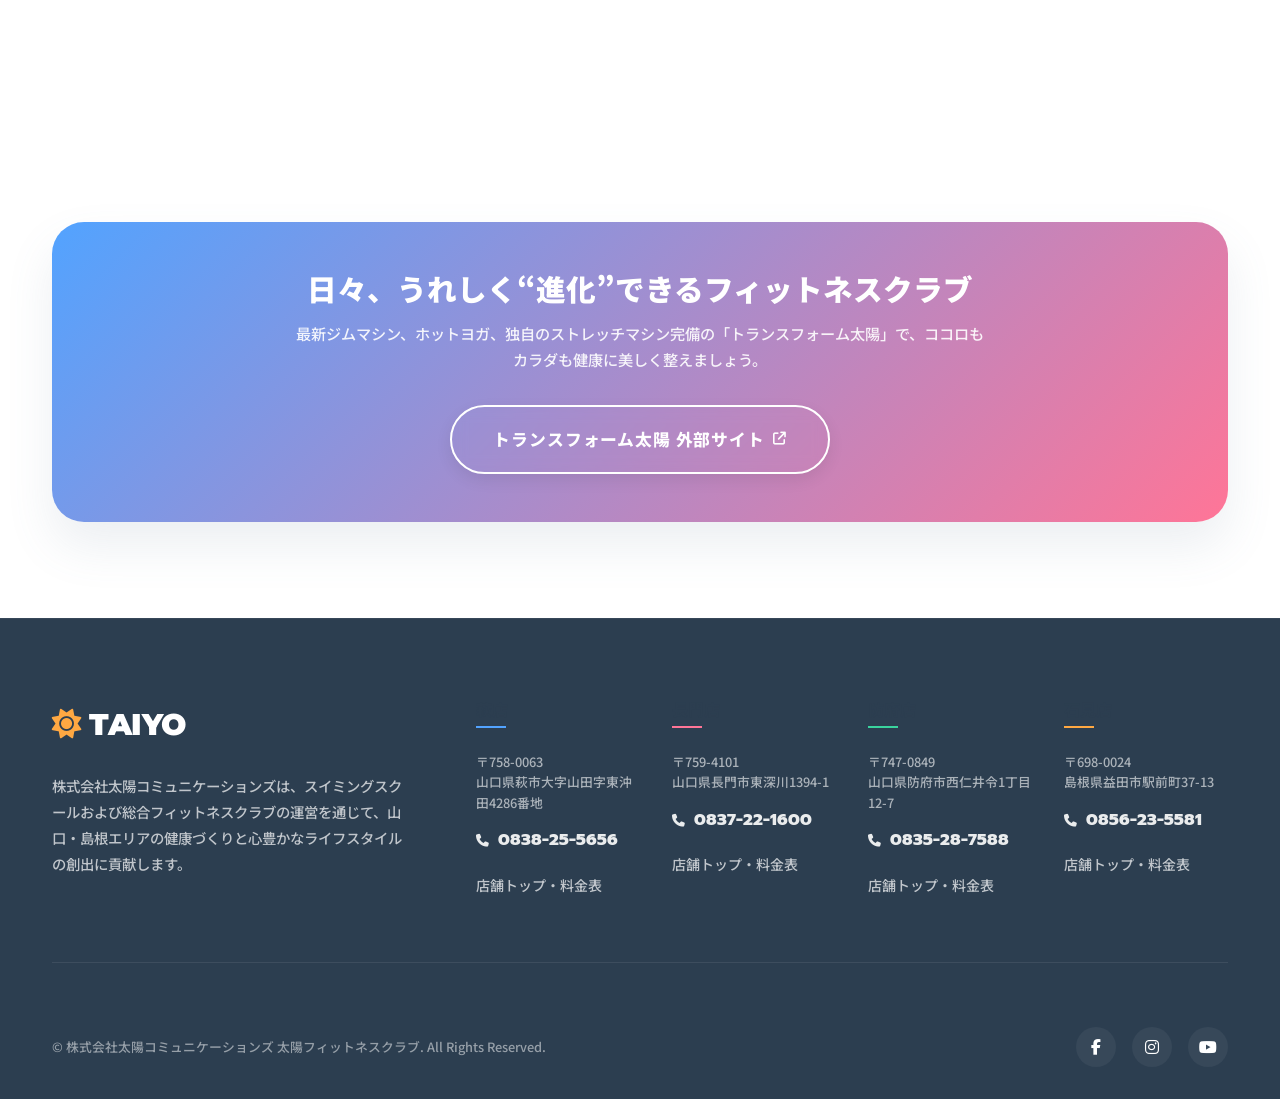
==== commit cf262c93: "修正" ====
--- a/index.html
+++ b/index.html
@@ -14,7 +14,7 @@
   <meta property="og:type" content="website">
   <meta property="og:title" content="太陽フィットネスクラブ | 山口県・島根県のスイミングスクール＆フィットネスクラブ">
   <meta property="og:description" content="水泳を通して育まれる『体』と『心』。山口県と島根県で子どもから大人まで楽しくトレーニングできる水泳教室＆フィットネスクラブ。">
-  <meta property="og:image" content="https://images.unsplash.com/photo-1576013551627-0cc20b96c2a7?auto=format&fit=crop&w=1200&h=630&q=80">
+  <meta property="og:image" content="./img/logo.png">
   <meta property="og:locale" content="ja_JP">
 
   <!-- Stylesheets -->
@@ -32,54 +32,87 @@
     <div class="l-container l-header__container">
       <div class="l-header__logo">
         <a href="./index.html">
-          <!-- Premium modern vector-inspired text logo representation -->
-          <span style="font-family: var(--font-head); font-weight: 900; font-size: 1.65rem; letter-spacing: -0.02em; color: var(--color-dark); display: flex; align-items: center; gap: 0.5rem;">
-            <i class="fa-solid fa-sun" style="color: var(--color-iwami); filter: drop-shadow(0 2px 8px rgba(255, 126, 65, 0.4));"></i>
-            TAIYO<span style="color: var(--color-primary); font-weight: 500; font-size: 0.95rem; letter-spacing: 0.1em; border-left: 2px solid var(--color-border); padding-left: 0.5rem; margin-left: 0.25rem;">FITNESS CLUB</span>
-          </span>
+          <img src="./img/logo.png" alt="太陽フィットネスクラブ" style="height: 52px; width: auto; transition: var(--transition-normal);">
         </a>
       </div>
       
       <nav class="l-header__nav" aria-label="メインナビゲーション">
         <ul class="p-global-nav">
           <li class="p-global-nav__item">
-            <a href="./index.html" class="p-global-nav__link">ホーム</a>
+            <a href="./index.html" class="p-global-nav__link">
+              <img src="./img/navi01.png" alt="ホーム">
+            </a>
           </li>
           <li class="p-global-nav__item">
-            <a href="./greeting.html" class="p-global-nav__link">代表挨拶</a>
+            <a href="./greeting.html" class="p-global-nav__link">
+              <img src="./img/navi02.png" alt="代表挨拶">
+            </a>
           </li>
           <li class="p-global-nav__item">
-            <a href="#" class="p-global-nav__link">店舗一覧 <i class="fa-solid fa-chevron-down" style="font-size: 0.7rem; margin-left: 0.25rem; opacity: 0.7;"></i></a>
-            <div class="p-global-nav__dropdown">
-              <ul class="p-dropdown-list">
-                <li class="p-dropdown-list__item"><a href="./shop-hagi.html">萩店</a></li>
-                <li class="p-dropdown-list__item"><a href="./shop-nagato.html">長門店</a></li>
-                <li class="p-dropdown-list__item"><a href="./shop-hofu.html">防府店</a></li>
-                <li class="p-dropdown-list__item"><a href="./shop-iwami.html">石見店</a></li>
-              </ul>
-            </div>
-          </li>
-          <li class="p-global-nav__item">
-            <a href="#" class="p-global-nav__link">プログラム <i class="fa-solid fa-chevron-down" style="font-size: 0.7rem; margin-left: 0.25rem; opacity: 0.7;"></i></a>
+            <a href="./shop-hagi.html" class="p-global-nav__link">
+              <img src="./img/navi03.png" alt="萩店">
+            </a>
             <div class="p-global-nav__dropdown">
               <ul class="p-dropdown-list">
                 <li class="p-dropdown-list__item"><a href="./program-child.html">こどもスクール</a></li>
                 <li class="p-dropdown-list__item"><a href="./program-adult.html">大人スクール</a></li>
+                <li class="p-dropdown-list__item"><a href="./campaign.html">キャンペーン</a></li>
+                <li class="p-dropdown-list__item"><a href="./blog.html">ブログ</a></li>
               </ul>
             </div>
           </li>
           <li class="p-global-nav__item">
-            <a href="./campaign.html" class="p-global-nav__link">キャンペーン</a>
+            <a href="./shop-nagato.html" class="p-global-nav__link">
+              <img src="./img/navi04.png" alt="長門店">
+            </a>
+            <div class="p-global-nav__dropdown">
+              <ul class="p-dropdown-list">
+                <li class="p-dropdown-list__item"><a href="./program-child.html">こどもスクール</a></li>
+                <li class="p-dropdown-list__item"><a href="./program-adult.html">大人スクール</a></li>
+                <li class="p-dropdown-list__item"><a href="./campaign.html">キャンペーン</a></li>
+                <li class="p-dropdown-list__item"><a href="./blog.html">ブログ</a></li>
+              </ul>
+            </div>
           </li>
           <li class="p-global-nav__item">
-            <a href="./blog.html" class="p-global-nav__link">スタッフブログ</a>
+            <a href="./shop-hofu.html" class="p-global-nav__link">
+              <img src="./img/navi05.png" alt="防府店">
+            </a>
+            <div class="p-global-nav__dropdown">
+              <ul class="p-dropdown-list">
+                <li class="p-dropdown-list__item"><a href="./program-child.html">こどもスクール</a></li>
+                <li class="p-dropdown-list__item"><a href="./program-adult.html">大人スクール</a></li>
+                <li class="p-dropdown-list__item"><a href="./campaign.html">キャンペーン</a></li>
+                <li class="p-dropdown-list__item"><a href="./blog.html">ブログ</a></li>
+              </ul>
+            </div>
+          </li>
+          <li class="p-global-nav__item">
+            <a href="./shop-iwami.html" class="p-global-nav__link">
+              <img src="./img/navi06.png" alt="石見店">
+            </a>
+            <div class="p-global-nav__dropdown">
+              <ul class="p-dropdown-list">
+                <li class="p-dropdown-list__item"><a href="./program-child.html">こどもスクール</a></li>
+                <li class="p-dropdown-list__item"><a href="./program-adult.html">大人スクール</a></li>
+                <li class="p-dropdown-list__item"><a href="./campaign.html">キャンペーン</a></li>
+                <li class="p-dropdown-list__item"><a href="./blog.html">ブログ</a></li>
+              </ul>
+            </div>
+          </li>
+          <li class="p-global-nav__item">
+            <a href="#" class="p-global-nav__link">
+              <img src="./img/navi07.png" alt="インフォメーション">
+            </a>
+            <div class="p-global-nav__dropdown">
+              <ul class="p-dropdown-list">
+                <li class="p-dropdown-list__item"><a href="./business.html">連携事業</a></li>
+                <li class="p-dropdown-list__item"><a href="./recruit.html">採用情報</a></li>
+              </ul>
+            </div>
           </li>
         </ul>
       </nav>
-
-      <a href="./recruit.html" class="l-header__cta">
-        採用情報 <i class="fa-solid fa-arrow-right" style="margin-left: 0.5rem; font-size: 0.8rem;"></i>
-      </a>
 
       <!-- Mobile Hamburger button -->
       <div class="l-header__hamburger" id="hamburger" aria-expanded="false" aria-label="メニューを開閉する">
@@ -122,19 +155,18 @@
      ========================================================================== -->
   <section class="p-hero">
     <div class="p-hero__slider">
-      <div class="p-hero__slide is-active" style="background-image: url('https://images.unsplash.com/photo-1576013551627-0cc20b96c2a7?auto=format&fit=crop&w=1600&q=80');"></div>
-      <div class="p-hero__slide" style="background-image: url('https://images.unsplash.com/photo-1534438327276-14e5300c3a48?auto=format&fit=crop&w=1600&q=80');"></div>
-      <div class="p-hero__slide" style="background-image: url('https://images.unsplash.com/photo-1544367567-0f2fcb009e0b?auto=format&fit=crop&w=1600&q=80');"></div>
+      <div class="p-hero__slide is-active" style="background-image: url('./img/22054873_m-1.jpg');"></div>
+      <div class="p-hero__slide" style="background-image: url('./img/769363_m.jpg');"></div>
+      <div class="p-hero__slide" style="background-image: url('./img/image1-1.jpg');"></div>
     </div>
     
     <div class="l-container">
       <div class="p-hero__content">
         <div class="p-hero__headline">
           <span class="p-hero__headline-sub">TAIYO FITNESS CLUB</span>
-          <h1 class="p-hero__headline-main">
-            健康なくして<br>
-            <span class="highlight">幸福は得られない</span>
-          </h1>
+          <div class="p-hero__catch-img" style="margin: 1.5rem 0 2rem 0;">
+            <img src="./img/catch.png" alt="健康なくして幸福は得られない" style="max-height: 120px; width: auto; filter: drop-shadow(0 4px 12px rgba(255,255,255,0.25));">
+          </div>
         </div>
         <p class="p-hero__description">
           水泳を通して育まれる強健な体と充実した豊かな心。<br>
@@ -165,7 +197,7 @@
   <section class="p-intro u-fade-up">
     <div class="l-container p-intro__grid">
       <div class="p-intro__img-box">
-        <img src="https://images.unsplash.com/photo-1476480862126-209bfaa8edc8?auto=format&fit=crop&w=600&q=80" alt="水泳を楽しむ子どもたちと明るい笑顔のスタッフ" loading="lazy">
+        <img src="./img/top_box02_img01.jpg" alt="水泳を楽しむ子どもたちと明るい笑顔のスタッフ" loading="lazy">
       </div>
       <div class="p-intro__content">
         <span class="p-intro__subtitle">Our Philosophy</span>
@@ -204,7 +236,7 @@
         <article class="c-card p-branch-card p-branch-card--hagi">
           <div class="p-branch-card__img-wrapper">
             <span class="p-branch-card__tag">萩店</span>
-            <img src="https://images.unsplash.com/photo-1576013551627-0cc20b96c2a7?auto=format&fit=crop&w=400&q=80" alt="太陽フィットネスクラブ 萩店" loading="lazy">
+            <img src="./img/top_box03_img.jpg" alt="太陽フィットネスクラブ 萩店" loading="lazy">
           </div>
           <div class="p-branch-card__body">
             <h3 class="p-branch-card__title">萩店</h3>
@@ -226,7 +258,7 @@
         <article class="c-card p-branch-card p-branch-card--nagato u-delay-100">
           <div class="p-branch-card__img-wrapper">
             <span class="p-branch-card__tag">長門店</span>
-            <img src="https://images.unsplash.com/photo-1544367567-0f2fcb009e0b?auto=format&fit=crop&w=400&q=80" alt="太陽フィットネスクラブ 長門店" loading="lazy">
+            <img src="./img/top_box04_img.jpg" alt="太陽フィットネスクラブ 長門店" loading="lazy">
           </div>
           <div class="p-branch-card__body">
             <h3 class="p-branch-card__title">長門店</h3>
@@ -248,7 +280,7 @@
         <article class="c-card p-branch-card p-branch-card--hofu u-delay-200">
           <div class="p-branch-card__img-wrapper">
             <span class="p-branch-card__tag">防府店</span>
-            <img src="https://images.unsplash.com/photo-1534438327276-14e5300c3a48?auto=format&fit=crop&w=400&q=80" alt="太陽フィットネスクラブ 防府店" loading="lazy">
+            <img src="./img/top_box05_img.jpg" alt="太陽フィットネスクラブ 防府店" loading="lazy">
           </div>
           <div class="p-branch-card__body">
             <h3 class="p-branch-card__title">防府店</h3>
@@ -270,7 +302,7 @@
         <article class="c-card p-branch-card p-branch-card--iwami u-delay-300">
           <div class="p-branch-card__img-wrapper">
             <span class="p-branch-card__tag">石見店</span>
-            <img src="https://images.unsplash.com/photo-1599447421416-3414500d18a5?auto=format&fit=crop&w=400&q=80" alt="太陽フィットネスクラブ 石見店" loading="lazy">
+            <img src="./img/top_box06_img.jpg" alt="太陽フィットネスクラブ 石見店" loading="lazy">
           </div>
           <div class="p-branch-card__body">
             <h3 class="p-branch-card__title">石見店</h3>
@@ -350,7 +382,7 @@
         <!-- Card 1 -->
         <article class="c-card p-news-card js-news-grid" data-category="info">
           <div class="p-news-card__img-wrapper">
-            <img src="https://images.unsplash.com/photo-1576013551627-0cc20b96c2a7?auto=format&fit=crop&w=400&q=80" alt="水泳中の子ども" loading="lazy">
+            <img src="./img/22054873_m-1.jpg" alt="水泳中の子ども" loading="lazy">
           </div>
           <div class="p-news-card__body">
             <div class="p-news-card__meta">
@@ -365,7 +397,7 @@
         <!-- Card 2 -->
         <article class="c-card p-news-card js-news-grid" data-category="info">
           <div class="p-news-card__img-wrapper">
-            <img src="https://images.unsplash.com/photo-1476480862126-209bfaa8edc8?auto=format&fit=crop&w=400&q=80" alt="笑顔でプールに入る様子" loading="lazy">
+            <img src="./img/769363_m.jpg" alt="笑顔でプールに入る様子" loading="lazy">
           </div>
           <div class="p-news-card__body">
             <div class="p-news-card__meta">
@@ -380,7 +412,7 @@
         <!-- Card 3 -->
         <article class="c-card p-news-card js-news-grid" data-category="press">
           <div class="p-news-card__img-wrapper">
-            <img src="https://images.unsplash.com/photo-1498050108023-c5249f4df085?auto=format&fit=crop&w=400&q=80" alt="企業動画編集画面" loading="lazy">
+            <img src="./img/IMG_5910-1.png" alt="企業動画編集画面" loading="lazy">
           </div>
           <div class="p-news-card__body">
             <div class="p-news-card__meta">
@@ -395,7 +427,7 @@
         <!-- Card 4 -->
         <article class="c-card p-news-card js-news-grid" data-category="info">
           <div class="p-news-card__img-wrapper">
-            <img src="https://images.unsplash.com/photo-1517838277536-f5f99be501cd?auto=format&fit=crop&w=400&q=80" alt="キャンペーンイメージ" loading="lazy">
+            <img src="./img/ウェイト①.jpeg" alt="キャンペーンイメージ" loading="lazy">
           </div>
           <div class="p-news-card__body">
             <div class="p-news-card__meta">
@@ -410,7 +442,7 @@
         <!-- Card 5 -->
         <article class="c-card p-news-card js-news-grid" data-category="press">
           <div class="p-news-card__img-wrapper">
-            <img src="https://images.unsplash.com/photo-1548690312-e3b507d8c110?auto=format&fit=crop&w=400&q=80" alt="子ども水泳指導" loading="lazy">
+            <img src="./img/最終校正_表.jpg" alt="子ども水泳指導" loading="lazy">
           </div>
           <div class="p-news-card__body">
             <div class="p-news-card__meta">
@@ -425,7 +457,7 @@
         <!-- Card 6 -->
         <article class="c-card p-news-card js-news-grid" data-category="info">
           <div class="p-news-card__img-wrapper">
-            <img src="https://images.unsplash.com/photo-1506126613408-eca07ce68773?auto=format&fit=crop&w=400&q=80" alt="ヨガ養成教室" loading="lazy">
+            <img src="./img/2026ヨーガ20ｈ-萩_page-0001-212x300.jpg" alt="ヨガ養成教室" loading="lazy">
           </div>
           <div class="p-news-card__body">
             <div class="p-news-card__meta">
@@ -450,7 +482,7 @@
         
         <!-- Partnership Banner -->
         <article class="p-banner-card">
-          <img src="https://images.unsplash.com/photo-1517245386807-bb43f82c33c4?auto=format&fit=crop&w=600&q=80" alt="ミーティングの様子" class="p-banner-card__bg" loading="lazy">
+          <img src="./img/top_box07_banner01.jpg" alt="ミーティングの様子" class="p-banner-card__bg" loading="lazy">
           <div class="p-banner-card__content">
             <span class="p-banner-card__tag">Corporate Collaboration</span>
             <h3 class="p-banner-card__title">学校水泳・地域連携事業</h3>
@@ -461,7 +493,7 @@
 
         <!-- Recruit Banner -->
         <article class="p-banner-card p-banner-card--recruit">
-          <img src="https://images.unsplash.com/photo-1521737604893-d14cc237f11d?auto=format&fit=crop&w=600&q=80" alt="元気なスタッフチーム" class="p-banner-card__bg" loading="lazy">
+          <img src="./img/top_box07_banner02.jpg" alt="元気なスタッフチーム" class="p-banner-card__bg" loading="lazy">
           <div class="p-banner-card__content">
             <span class="p-banner-card__tag">We Are Hiring!</span>
             <h3 class="p-banner-card__title">リクルート・求人情報</h3>
--- a/css/style.css
+++ b/css/style.css
@@ -9,45 +9,46 @@
   --font-head: 'Montserrat', sans-serif;
   --font-num: 'Prompt', sans-serif;
 
-  /* Theme Colors */
-  --color-primary: #0D6DC0;       /* Hagi Blue */
-  --color-hagi: #0D6DC0;
-  --color-nagato: #E24B8B;       /* Nagato Pink */
-  --color-hofu: #00C292;         /* Hofu Green */
-  --color-iwami: #FF7E41;        /* Iwami Orange */
+  /* Theme Colors (Soft Pastel Palette) */
+  --color-primary: #52a3ff;       /* Soft sky blue */
+  --color-hagi: #52a3ff;
+  --color-nagato: #ff7597;       /* Soft warm rose */
+  --color-hofu: #3ad49e;         /* Soft warm mint green */
+  --color-iwami: #ffa842;        /* Sunny apricot orange */
+  --color-accent-yellow: #ffe469; /* Soft pastel yellow */
   
   /* Neutral Colors */
-  --color-dark: #0F172A;         /* Slate 900 */
-  --color-dark-muted: #1E293B;   /* Slate 800 */
-  --color-slate-gray: #475569;   /* Slate 600 */
-  --color-text-main: #1E293B;
-  --color-text-sub: #64748B;
-  --color-bg-base: #FAFAF5;      /* Warm premium off-white (Splashtop-like) */
+  --color-dark: #2c3e50;         /* Softer navy/slate */
+  --color-dark-muted: #4a5c6d;
+  --color-slate-gray: #6f8597;
+  --color-text-main: #334e68;
+  --color-text-sub: #627d98;
+  --color-bg-base: #FCFAF6;      /* Extra warm creamy off-white */
   --color-bg-white: #FFFFFF;
-  --color-border: rgba(226, 232, 240, 0.8);
+  --color-border: rgba(200, 215, 230, 0.5);
   
-  /* Gradients */
-  --grad-hagi: linear-gradient(135deg, #0D6DC0 0%, #00C292 100%);
-  --grad-nagato: linear-gradient(135deg, #E24B8B 0%, #FF7E41 100%);
-  --grad-hofu: linear-gradient(135deg, #00C292 0%, #0D6DC0 100%);
-  --grad-iwami: linear-gradient(135deg, #FF7E41 0%, #E24B8B 100%);
-  --grad-splashtop: linear-gradient(135deg, #0D6DC0 0%, #7c4dff 100%);
-  --grad-soft-bg: linear-gradient(180deg, #FAFAF5 0%, #FFFFFF 100%);
+  /* Gradients (Re-blended pastels) */
+  --grad-hagi: linear-gradient(135deg, #52a3ff 0%, #3ad49e 100%);
+  --grad-nagato: linear-gradient(135deg, #ff7597 0%, #ffa842 100%);
+  --grad-hofu: linear-gradient(135deg, #3ad49e 0%, #52a3ff 100%);
+  --grad-iwami: linear-gradient(135deg, #ffa842 0%, #ff7597 100%);
+  --grad-splashtop: linear-gradient(135deg, #52a3ff 0%, #ff7597 100%); /* Softer sky-pink combo */
+  --grad-soft-bg: linear-gradient(180deg, #FCFAF6 0%, #FFFFFF 100%);
   
-  /* Shadows */
-  --shadow-sm: 0 2px 8px rgba(15, 23, 42, 0.04);
-  --shadow-md: 0 10px 25px -5px rgba(15, 23, 42, 0.08), 0 8px 16px -6px rgba(15, 23, 42, 0.04);
-  --shadow-lg: 0 20px 40px -10px rgba(15, 23, 42, 0.12), 0 10px 20px -8px rgba(15, 23, 42, 0.06);
-  --shadow-glow-hagi: 0 8px 30px rgba(13, 109, 192, 0.25);
-  --shadow-glow-nagato: 0 8px 30px rgba(226, 75, 139, 0.25);
-  --shadow-glow-hofu: 0 8px 30px rgba(0, 194, 146, 0.25);
-  --shadow-glow-iwami: 0 8px 30px rgba(255, 126, 65, 0.25);
+  /* Shadows (Subtler and lighter) */
+  --shadow-sm: 0 4px 12px rgba(98, 125, 152, 0.05);
+  --shadow-md: 0 12px 28px rgba(98, 125, 152, 0.08), 0 4px 12px rgba(98, 125, 152, 0.04);
+  --shadow-lg: 0 24px 48px rgba(98, 125, 152, 0.12);
+  --shadow-glow-hagi: 0 10px 25px rgba(82, 163, 255, 0.2);
+  --shadow-glow-nagato: 0 10px 25px rgba(255, 117, 151, 0.2);
+  --shadow-glow-hofu: 0 10px 25px rgba(58, 212, 158, 0.2);
+  --shadow-glow-iwami: 0 10px 25px rgba(255, 168, 66, 0.2);
   
-  /* Miscellaneous */
-  --radius-sm: 8px;
-  --radius-md: 16px;
-  --radius-lg: 32px;
-  --radius-xl: 50px;
+  /* Miscellaneous (Rounder borders) */
+  --radius-sm: 16px;
+  --radius-md: 32px;
+  --radius-lg: 48px;
+  --radius-xl: 9999px;
   --transition-fast: 0.25s cubic-bezier(0.4, 0, 0.2, 1);
   --transition-normal: 0.4s cubic-bezier(0.16, 1, 0.3, 1);
   --transition-slow: 0.8s cubic-bezier(0.16, 1, 0.3, 1);
@@ -86,9 +87,11 @@
   width: 100%;
   height: 100%;
   background: 
-    radial-gradient(circle at 10% 20%, rgba(13, 109, 192, 0.03) 0%, transparent 40%),
-    radial-gradient(circle at 90% 60%, rgba(226, 75, 139, 0.03) 0%, transparent 45%),
-    radial-gradient(circle at 50% 90%, rgba(0, 194, 146, 0.03) 0%, transparent 40%);
+    radial-gradient(circle at 5% 15%, rgba(82, 163, 255, 0.04) 0%, transparent 35%),
+    radial-gradient(circle at 95% 35%, rgba(255, 117, 151, 0.04) 0%, transparent 35%),
+    radial-gradient(circle at 15% 75%, rgba(58, 212, 158, 0.04) 0%, transparent 40%),
+    radial-gradient(circle at 85% 85%, rgba(255, 168, 66, 0.04) 0%, transparent 35%),
+    radial-gradient(circle at 50% 50%, rgba(255, 224, 84, 0.03) 0%, transparent 40%);
   z-index: -2;
   pointer-events: none;
 }
@@ -164,10 +167,11 @@
   bottom: 0;
   left: 50%;
   transform: translateX(-50%);
-  width: 60px;
-  height: 4px;
-  background: var(--grad-splashtop);
-  border-radius: 2px;
+  width: 80px;
+  height: 8px;
+  background-image: radial-gradient(circle, var(--color-primary) 3px, transparent 4px);
+  background-size: 10px 8px;
+  background-repeat: repeat-x;
 }
 
 /* ==========================================================================
@@ -221,6 +225,11 @@
   z-index: 1000;
   transition: var(--transition-normal);
   padding: 1.5rem 0;
+  background-color: rgba(255, 255, 255, 0.65); /* Soft, highly readable semi-translucent white by default */
+  backdrop-filter: blur(12px);                  /* Premium glassmorphic blur to keep icons and logo sharp */
+  -webkit-backdrop-filter: blur(12px);
+  border-bottom: 1px solid rgba(255, 255, 255, 0.3);
+  box-shadow: 0 4px 20px rgba(15, 23, 42, 0.02); /* Gentle dynamic depth */
 }
 
 .l-header--scrolled {
@@ -253,16 +262,20 @@
   height: 42px;
 }
 
+.l-header--scrolled .p-global-nav__link img {
+  height: 48px; /* Slightly scaled down on scroll for desktop */
+}
+
 .l-header__nav {
   display: flex;
   align-items: center;
-  gap: 2.5rem;
+  gap: 1.25rem;
 }
 
 .p-global-nav {
   display: flex;
   align-items: center;
-  gap: 2rem;
+  gap: 0.5rem;
 }
 
 .p-global-nav__item {
@@ -273,27 +286,67 @@
   font-size: 0.95rem;
   font-weight: 700;
   color: var(--color-dark);
-  padding: 0.5rem 0;
+  padding: 0.25rem 0;
   position: relative;
   letter-spacing: 0.02em;
-}
-
-.p-global-nav__link::after {
-  content: '';
-  position: absolute;
-  bottom: 0;
-  left: 0;
-  width: 100%;
-  height: 2px;
-  background: var(--grad-splashtop);
-  transform: scaleX(0);
-  transform-origin: right;
-  transition: transform var(--transition-fast);
-}
-
-.p-global-nav__link:hover::after {
-  transform: scaleX(1);
-  transform-origin: left;
+  display: flex;
+  align-items: center;
+}
+
+.p-global-nav__link img {
+  height: 56px; /* Increased base size for a bold, high-impact premium look */
+  width: auto;
+  display: block;
+  transition: transform var(--transition-fast), filter var(--transition-fast);
+}
+
+.p-global-nav__link:hover img {
+  transform: translateY(-2px) scale(1.05);
+  filter: drop-shadow(0 4px 12px rgba(82, 163, 255, 0.2));
+}
+
+/* Laptop Responsive Scaling to prevent overflow before mobile breakpoint takes over */
+@media (max-width: 1300px) {
+  .p-global-nav__link img {
+    height: 50px; /* Scale down gracefully on smaller desktop viewports */
+  }
+  .l-header--scrolled .p-global-nav__link img {
+    height: 44px; /* Proportional scroll size */
+  }
+  .p-global-nav {
+    gap: 0.35rem; /* Squeeze slightly */
+  }
+}
+
+@media (max-width: 1180px) {
+  .p-global-nav__link img {
+    height: 44px; /* Scale down further to prevent header overflow */
+  }
+  .l-header--scrolled .p-global-nav__link img {
+    height: 40px; /* Proportional scroll size */
+  }
+  .p-global-nav {
+    gap: 0.2rem;
+  }
+  .l-header__logo img {
+    height: 46px; /* Balance logo sizing proportionately */
+  }
+}
+
+@media (max-width: 1080px) {
+  .p-global-nav__link img {
+    height: 38px; /* Safe minimum height before mobile navigation hides desktop links */
+  }
+  .l-header--scrolled .p-global-nav__link img {
+    height: 34px; /* Proportional scroll size */
+  }
+  .l-header__logo img {
+    height: 40px;
+  }
+  .l-header__container {
+    padding-left: 1rem; /* Gain extra horizontal viewport spacing */
+    padding-right: 1rem;
+  }
 }
 
 /* Megadropdown container */
@@ -510,7 +563,7 @@
   content: '';
   position: absolute;
   inset: 0;
-  background: linear-gradient(90deg, rgba(15, 23, 42, 0.8) 0%, rgba(15, 23, 42, 0.4) 50%, rgba(15, 23, 42, 0.1) 100%);
+  background: linear-gradient(90deg, rgba(44, 62, 80, 0.5) 0%, rgba(44, 62, 80, 0.25) 50%, rgba(44, 62, 80, 0.05) 100%);
 }
 
 .p-hero__slide.is-active {
@@ -554,9 +607,24 @@
 }
 
 .p-hero__headline-main span.highlight {
-  background: var(--grad-splashtop);
+  background: var(--brand-grad, var(--grad-splashtop));
   -webkit-background-clip: text;
   -webkit-text-fill-color: transparent;
+  display: inline-block;
+  position: relative;
+  z-index: 1;
+}
+
+.p-hero__headline-main span.highlight::after {
+  content: '';
+  position: absolute;
+  bottom: 4px;
+  left: 0;
+  width: 100%;
+  height: 10px;
+  background: rgba(255, 210, 0, 0.6);
+  border-radius: var(--radius-xl);
+  z-index: -1;
 }
 
 .p-hero__description {
@@ -618,15 +686,16 @@
   display: inline-flex;
   align-items: center;
   justify-content: center;
-  padding: 1.1rem 2.25rem;
-  font-weight: 800;
-  font-size: 1rem;
+  padding: 1.15rem 2.6rem;
+  font-weight: 800;
+  font-size: 1.05rem;
   border-radius: var(--radius-xl);
   transition: var(--transition-normal);
   cursor: pointer;
   letter-spacing: 0.05em;
   position: relative;
   z-index: 1;
+  box-shadow: 0 6px 16px rgba(0, 0, 0, 0.08);
 }
 
 .c-btn::before {
@@ -640,41 +709,43 @@
 }
 
 .c-btn--primary {
-  background: var(--grad-splashtop);
+  background: var(--brand-grad, var(--grad-splashtop));
   color: var(--color-bg-white) !important;
-  box-shadow: var(--shadow-glow-hagi);
+  box-shadow: var(--brand-shadow, var(--shadow-glow-hagi));
+  border: 2px solid rgba(255, 255, 255, 0.2);
 }
 
 .c-btn--primary:hover {
-  transform: translateY(-3px);
-  box-shadow: 0 15px 35px rgba(13, 109, 192, 0.4);
+  transform: translateY(-5px) scale(1.03);
+  box-shadow: 0 15px 35px rgba(0, 136, 255, 0.4);
 }
 
 .c-btn--outline {
-  border: 2px solid rgba(255, 255, 255, 0.5);
+  border: 2px solid rgba(255, 255, 255, 0.85);
   color: var(--color-bg-white) !important;
-  backdrop-filter: blur(4px);
+  backdrop-filter: blur(8px);
 }
 
 .c-btn--outline:hover {
   background-color: var(--color-bg-white);
-  color: var(--color-dark) !important;
+  color: var(--brand-color, var(--color-primary)) !important;
   border-color: var(--color-bg-white);
-  transform: translateY(-3px);
-  box-shadow: var(--shadow-md);
+  transform: translateY(-5px) scale(1.03);
+  box-shadow: 0 15px 35px rgba(255, 255, 255, 0.25);
 }
 
 .c-btn--outline-dark {
-  border: 2px solid var(--color-primary);
-  color: var(--color-primary) !important;
+  border: 2px solid var(--brand-color, var(--color-primary));
+  color: var(--brand-color, var(--color-primary)) !important;
+  background-color: rgba(255, 255, 255, 0.5);
 }
 
 .c-btn--outline-dark:hover {
-  background: var(--grad-splashtop);
+  background: var(--brand-grad, var(--grad-splashtop));
   color: var(--color-bg-white) !important;
   border-color: transparent;
-  transform: translateY(-3px);
-  box-shadow: var(--shadow-glow-hagi);
+  transform: translateY(-5px) scale(1.03);
+  box-shadow: var(--brand-shadow, var(--shadow-glow-hagi));
 }
 
 .c-btn__arrow {
@@ -691,10 +762,8 @@
    8. CARD ELEMENTS & GRID SYSTEM
    ========================================================================== */
 .c-card {
-  background-color: rgba(255, 255, 255, 0.75);
-  backdrop-filter: blur(8px);
-  -webkit-backdrop-filter: blur(8px);
-  border: 1px solid rgba(255, 255, 255, 0.5);
+  background-color: var(--color-bg-white);
+  border: 2px solid rgba(15, 23, 42, 0.05);
   border-radius: var(--radius-md);
   box-shadow: var(--shadow-sm);
   transition: var(--transition-normal);
@@ -703,9 +772,9 @@
 }
 
 .c-card:hover {
-  transform: translateY(-8px);
+  transform: translateY(-8px) scale(1.02);
   box-shadow: var(--shadow-lg);
-  border-color: rgba(255, 255, 255, 0.8);
+  border-color: var(--brand-color, var(--color-primary));
 }
 
 /* Branch Cards (Hagi, Nagato, Hofu, Iwami) */
@@ -1188,9 +1257,24 @@
 }
 
 .p-intro__title span.highlight {
-  background: var(--grad-splashtop);
+  background: var(--brand-grad, var(--grad-splashtop));
   -webkit-background-clip: text;
   -webkit-text-fill-color: transparent;
+  display: inline-block;
+  position: relative;
+  z-index: 1;
+}
+
+.p-intro__title span.highlight::after {
+  content: '';
+  position: absolute;
+  bottom: 4px;
+  left: 0;
+  width: 100%;
+  height: 8px;
+  background: rgba(255, 210, 0, 0.45);
+  border-radius: var(--radius-xl);
+  z-index: -1;
 }
 
 .p-intro__text {
